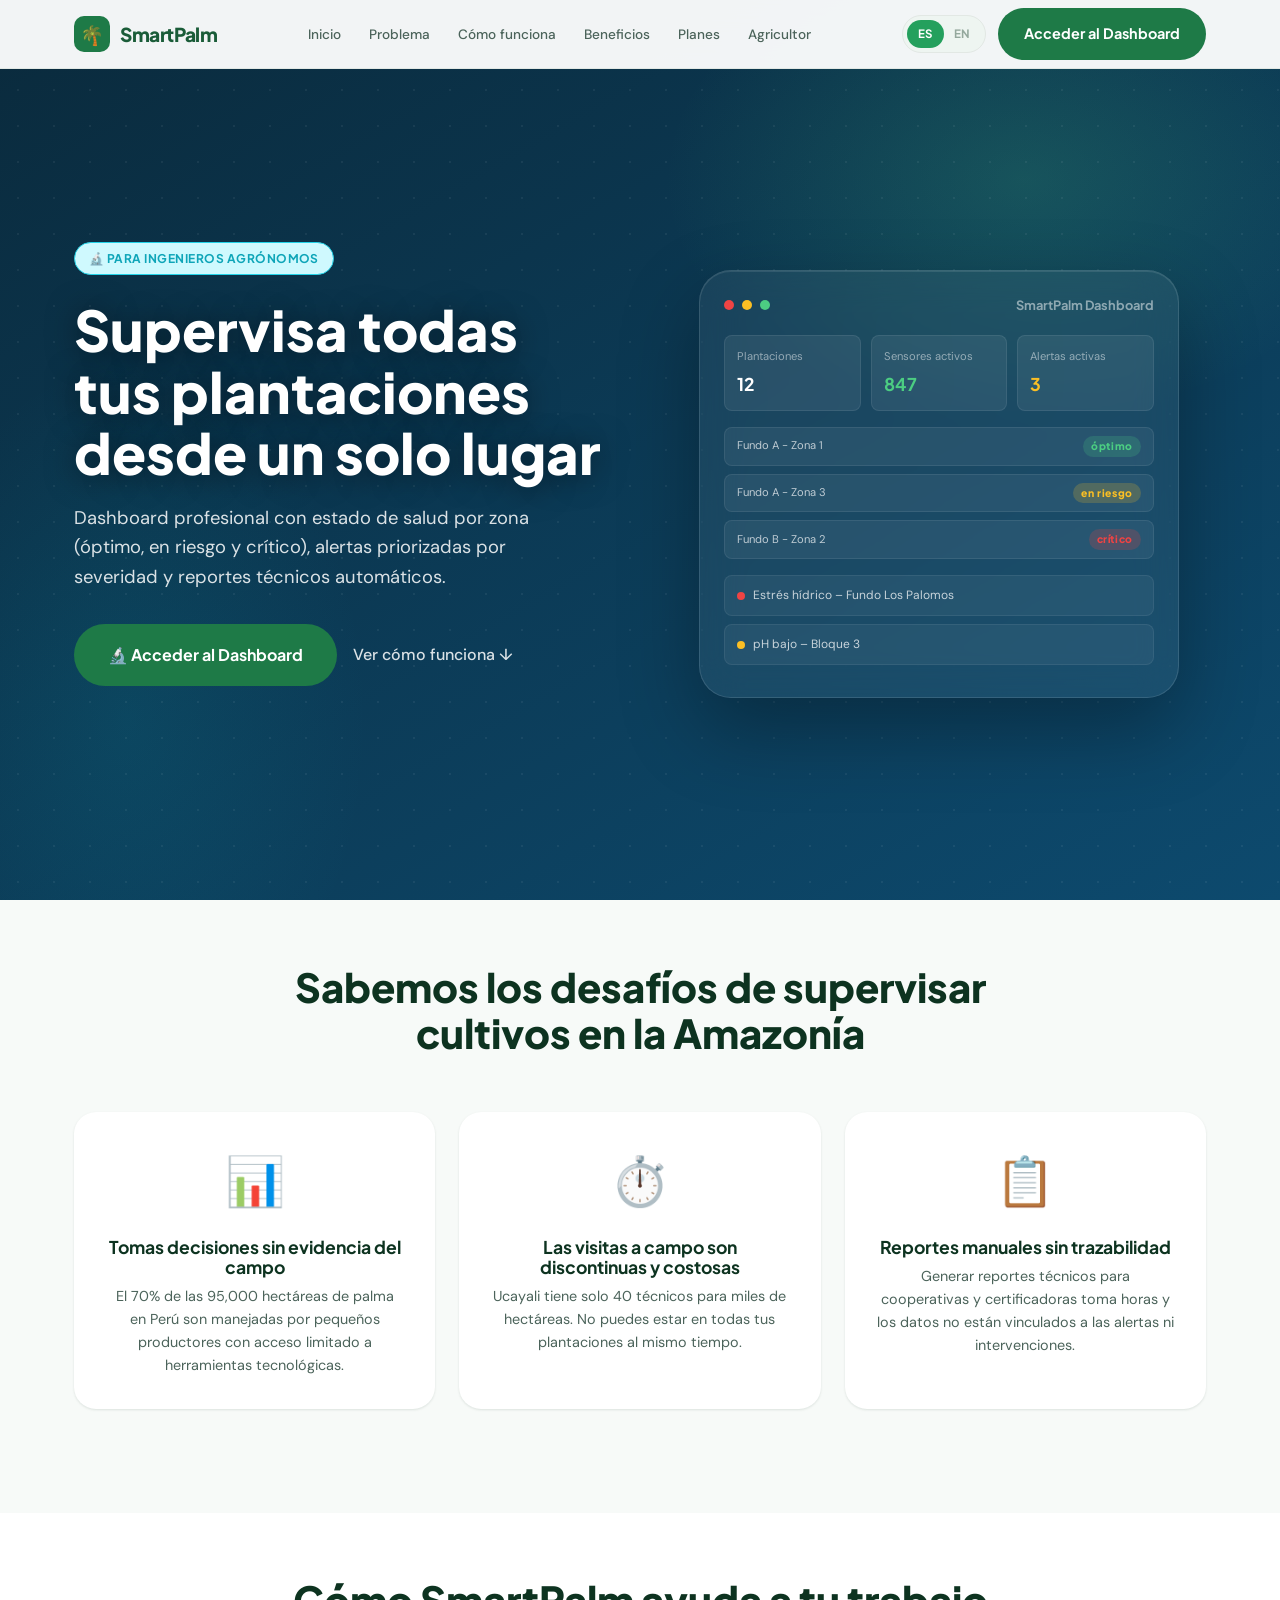
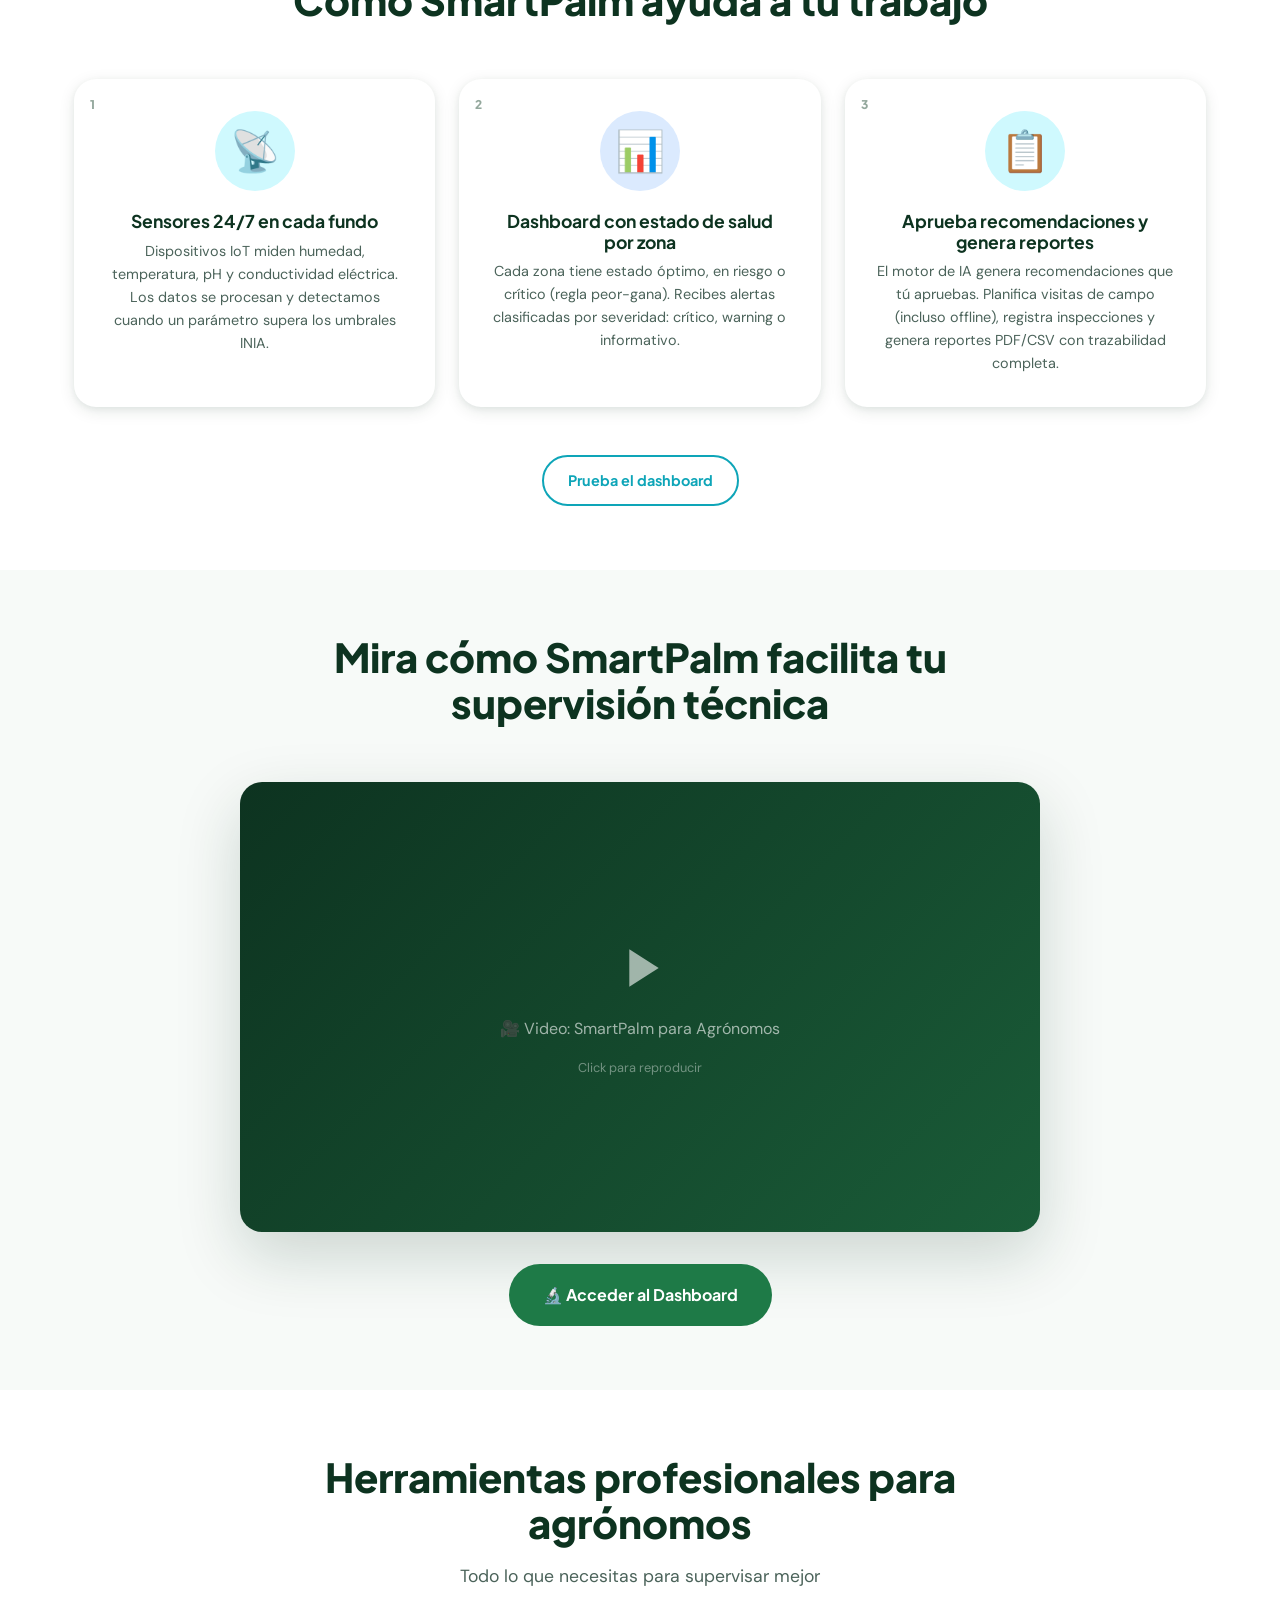
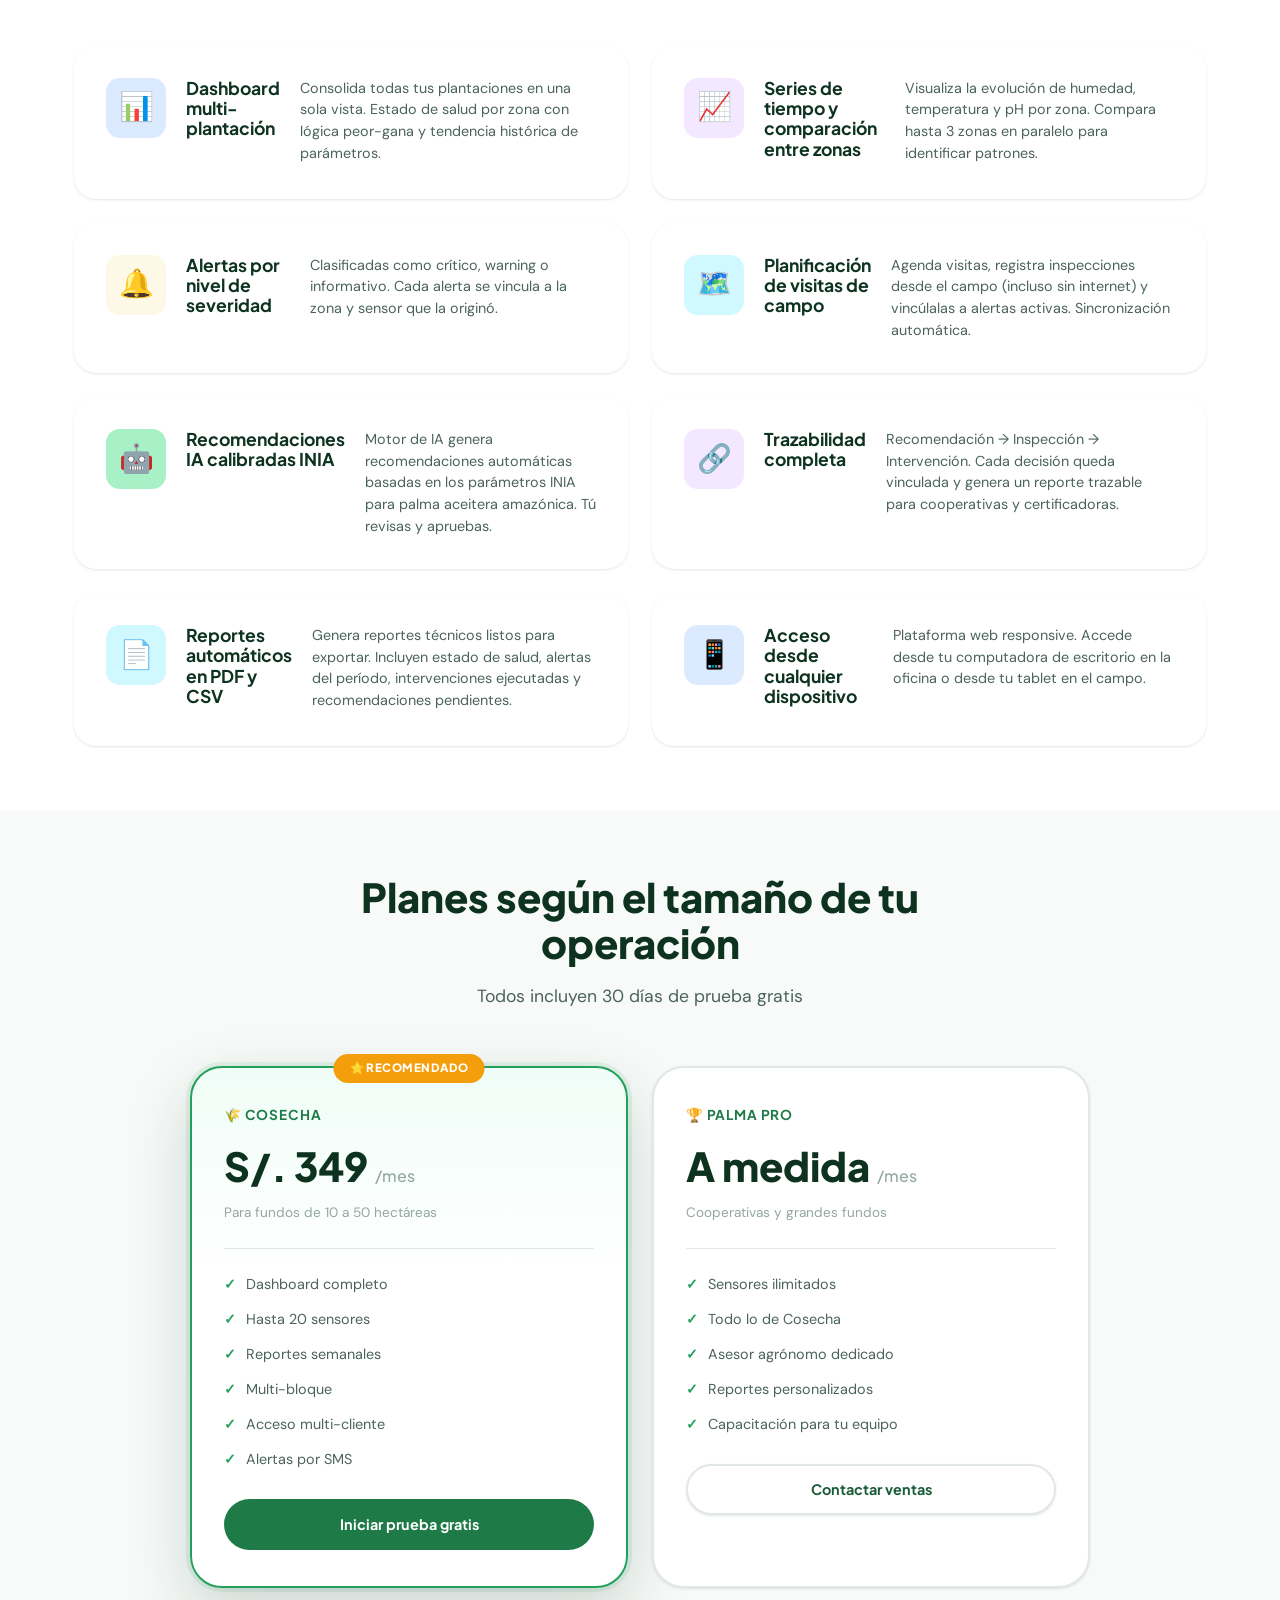
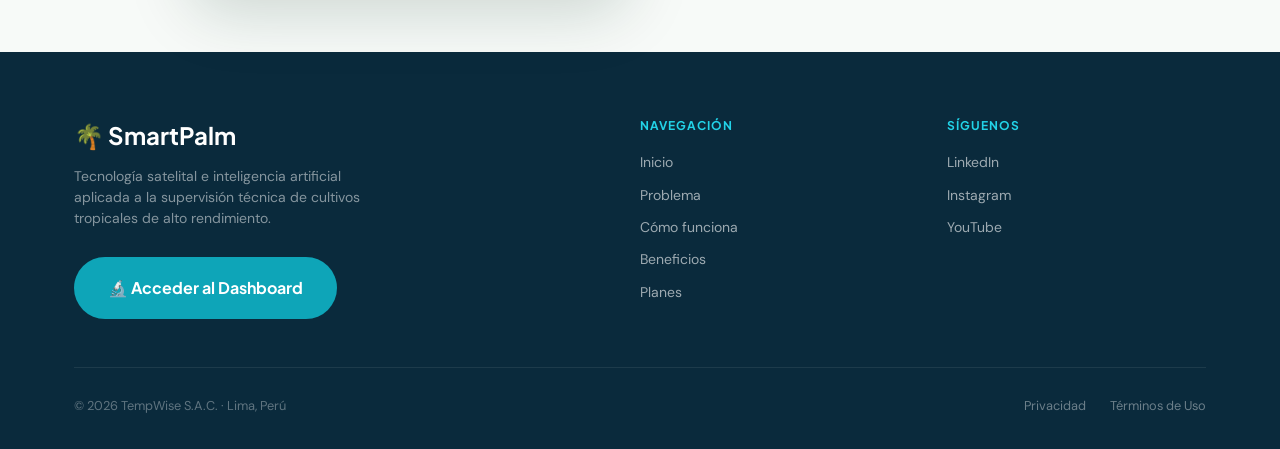
==== agronomo.html @ a843b1bd "fix: fix language switching in navigation" ====
<!DOCTYPE html>
<html lang="es" data-lang="es">
<head>
    <meta charset="UTF-8">
    <meta name="viewport" content="width=device-width, initial-scale=1.0">
    <title>SmartPalm – Para Ingenieros Agrónomos</title>
    <meta name="description" content="Gestiona todas tus plantaciones desde un solo lugar. Dashboard profesional con datos en tiempo real, alertas priorizadas y reportes automáticos.">
    <link rel="preconnect" href="https://fonts.googleapis.com">
    <link href="https://fonts.googleapis.com/css2?family=Plus+Jakarta+Sans:wght@600;700;800&family=DM+Sans:wght@400;500&display=swap" rel="stylesheet">
    <link rel="stylesheet" href="style.css">
</head>
<body>

<!-- ============================
     HEADER
============================ -->
<header class="header" id="mainHeader">
    <div class="container">
        <nav class="nav">
            <a href="index.html" class="logo">
                <div class="logo-icon">🌴</div>
                SmartPalm
            </a>

            <span class="page-badge badge-teal" data-i18n="nav.badge.agronomist">🔬 Para Agrónomos</span>

            <ul class="nav-links">
                <li><a href="#inicio" data-i18n="nav.inicio">Inicio</a></li>
                <li><a href="#problema" data-i18n="nav.problema">Problema</a></li>
                <li><a href="#como-funciona" data-i18n="nav.como-funciona">Cómo funciona</a></li>
                <li><a href="#beneficios" data-i18n="nav.beneficios">Beneficios</a></li>
                <li><a href="#planes" data-i18n="nav.planes">Planes</a></li>
                <li><a href="index.html" data-i18n="nav.agricultor">Agricultor</a></li>
            </ul>

            <div class="nav-actions">
                <div class="lang-toggle" id="langToggle" onclick="toggleLang()">
                    <div class="lang-slider"></div>
                    <span class="lang-opt active" data-lang="es">ES</span>
                    <span class="lang-opt" data-lang="en">EN</span>
                </div>
                <a href="#" class="btn btn-primary" data-i18n="nav.cta.dashboard">Acceder al Dashboard</a>
            </div>

            <div class="nav-hamburger" onclick="openMobileNav()">
                <span></span><span></span><span></span>
            </div>
        </nav>
    </div>
</header>

<!-- ============================
     MOBILE NAV
============================ -->
<div class="mobile-nav mobile-nav-navy" id="mobileNav">
    <button class="mobile-nav-close" onclick="closeMobileNav()">×</button>
    <a href="#inicio" onclick="closeMobileNav()" data-i18n="nav.inicio">Inicio</a>
    <a href="#problema" onclick="closeMobileNav()" data-i18n="nav.problema">Problema</a>
    <a href="#como-funciona" onclick="closeMobileNav()" data-i18n="nav.como-funciona">Cómo funciona</a>
    <a href="#beneficios" onclick="closeMobileNav()" data-i18n="nav.beneficios">Beneficios</a>
    <a href="#planes" onclick="closeMobileNav()" data-i18n="nav.planes">Planes</a>
    <a href="index.html" data-i18n="nav.agricultor">Agricultor</a>
    <a href="#" class="btn btn-primary" data-i18n="nav.cta.dashboard">Acceder al Dashboard</a>
</div>

<main>
    <!-- ============================
         HERO SECTION (Navy/Teal)
    ============================ -->
    <section class="hero hero-navy" id="inicio">
        <div class="container">
            <div class="hero-inner">
                <div class="hero-content">
                    <span class="badge badge-teal" data-i18n="agroano.hero.badge">🔬 Para ingenieros agrónomos</span>
                    <h1 class="hero-title" data-i18n="agroano.hero.title">Supervisa todas tus plantaciones desde un solo lugar</h1>
                    <p class="hero-subtitle" data-i18n="agroano.hero.subtitle">Dashboard profesional con estado de salud por zona (OPTIMAL/AT_RISK/CRITICAL), alertas priorizadas por severidad y reportes técnicos automáticos.</p>

                    <div class="hero-ctas">
                        <a href="#" class="btn btn-primary btn-lg" data-i18n="agroano.hero.cta.primary">🔬 Acceder al Dashboard</a>
                        <a href="#como-funciona" class="link-light" data-i18n="agroano.hero.cta.secondary">Ver cómo funciona ↓</a>
                    </div>

                    <!--             <div class="hero-health-states">
                                  <div class="health-state health-optimal">
                                    <span class="health-dot"></span>
                                    <span data-i18n="agroano.hero.state.optimal">OPTIMAL</span>
                                  </div>
                                  <div class="health-state health-risk">
                                    <span class="health-dot"></span>
                                    <span data-i18n="agroano.hero.state.risk">AT_RISK</span>
                                  </div>
                                  <div class="health-state health-critical">
                                    <span class="health-dot"></span>
                                    <span data-i18n="agroano.hero.state.critical">CRITICAL</span>
                                  </div>
                                </div> -->
                </div>

                <div class="hero-visual">
                    <div class="dashboard-mockup">
                        <div class="mockup-header">
                            <div class="mockup-dot"></div>
                            <div class="mockup-dot"></div>
                            <div class="mockup-dot"></div>
                            <span class="mockup-title">SmartPalm Dashboard</span>
                        </div>
                        <div class="mockup-stats-row">
                            <div class="mockup-stat">
                                <div class="mockup-stat-label" data-i18n="dashboard.stat1">Plantaciones</div>
                                <div class="mockup-stat-value">12</div>
                            </div>
                            <div class="mockup-stat">
                                <div class="mockup-stat-label" data-i18n="dashboard.stat2">Sensores activos</div>
                                <div class="mockup-stat-value ok">847</div>
                            </div>
                            <div class="mockup-stat">
                                <div class="mockup-stat-label" data-i18n="dashboard.stat3">Alertas activas</div>
                                <div class="mockup-stat-value warn">3</div>
                            </div>
                        </div>
                        <div class="mockup-zones">
                            <div class="mockup-zone zone-optimal">
                                <span class="zone-name">Fundo A - Zona 1</span>
                                <span class="zone-status" data-i18n="dashboard.zone.optimal">OPTIMAL</span>
                            </div>
                            <div class="mockup-zone zone-risk">
                                <span class="zone-name">Fundo A - Zona 3</span>
                                <span class="zone-status" data-i18n="dashboard.zone.risk">AT_RISK</span>
                            </div>
                            <div class="mockup-zone zone-critical">
                                <span class="zone-name">Fundo B - Zona 2</span>
                                <span class="zone-status" data-i18n="dashboard.zone.critical">CRITICAL</span>
                            </div>
                        </div>
                        <div class="mockup-alerts">
                            <div class="mockup-alert">
                                <div class="alert-dot crit"></div>
                                <span class="alert-text" data-i18n="dashboard.alert1">Estrés hídrico – Fundo Los Palomos</span>
                            </div>
                            <div class="mockup-alert">
                                <div class="alert-dot warn"></div>
                                <span class="alert-text" data-i18n="dashboard.alert2">pH bajo – Bloque 3</span>
                            </div>
                        </div>
                    </div>
                </div>
            </div>
        </div>
    </section>

    <!-- ============================
         PROBLEM SECTION
    ============================ -->
    <section class="section section-alt" id="problema">
        <div class="container">
            <div class="section-header" data-animate>
                <h2 data-i18n="agroano.problem.title">Sabemos los desafíos de supervisar cultivos en la Amazonía</h2>
            </div>

            <div class="problem-grid" role="list">
                <article class="problem-card" role="listitem" data-animate>
                    <div class="problem-icon problem-icon-teal">📊</div>
                    <h3 data-i18n="agroano.problem.card1.title">Tomas decisiones sin evidencia del campo</h3>
                    <p data-i18n="agroano.problem.card1.desc">El 70% de las 95,000 hectáreas de palma en Perú son manejadas por pequeños productores con acceso limitado a herramientas tecnológicas.</p>
                </article>

                <article class="problem-card" role="listitem" data-animate>
                    <div class="problem-icon problem-icon-amber">⏱️</div>
                    <h3 data-i18n="agroano.problem.card2.title">Las visitas a campo son discontinuas y costosas</h3>
                    <p data-i18n="agroano.problem.card2.desc">Ucayali tiene solo 40 técnicos para miles de hectáreas. No puedes estar en todas tus plantaciones al mismo tiempo.</p>
                </article>

                <article class="problem-card" role="listitem" data-animate>
                    <div class="problem-icon problem-icon-navy">📋</div>
                    <h3 data-i18n="agroano.problem.card3.title">Reportes manuales sin trazabilidad</h3>
                    <p data-i18n="agroano.problem.card3.desc">Generar reportes técnicos para cooperativas y certificadoras toma horas y los datos no están vinculados a las alertas ni intervenciones.</p>
                </article>
            </div>
        </div>
    </section>

    <!-- ============================
         HOW IT WORKS SECTION
    ============================ -->
    <section class="section" id="como-funciona">
        <div class="container">
            <div class="section-header" data-animate>
                <h2 data-i18n="agroano.how.title">Cómo SmartPalm ayuda a tu trabajo</h2>
            </div>

            <div class="steps-grid" role="list">
                <article class="step-card" role="listitem" data-animate>
                    <div class="step-number">1</div>
                    <div class="step-icon step-icon-teal">📡</div>
                    <h3 data-i18n="agroano.how.step1.title">Sensores 24/7 en cada fundo</h3>
                    <p data-i18n="agroano.how.step1.desc">Dispositivos IoT miden humedad, temperatura, pH y conductividad eléctrica. Los datos se procesan y detectamos cuando un parámetro supera los umbrales INIA.</p>
                </article>

                <article class="step-card" role="listitem" data-animate>
                    <div class="step-number">2</div>
                    <div class="step-icon step-icon-blue">📊</div>
                    <h3 data-i18n="agroano.how.step2.title">Dashboard con estado de salud por zona</h3>
                    <p data-i18n="agroano.how.step2.desc">Cada zona tiene estado OPTIMAL, AT_RISK o CRITICAL (regla peor-gana). Recibes alertas clasificadas por severidad: CRITICAL, WARNING o INFORMATIONAL.</p>
                </article>

                <article class="step-card" role="listitem" data-animate>
                    <div class="step-number">3</div>
                    <div class="step-icon step-icon-teal">📋</div>
                    <h3 data-i18n="agroano.how.step3.title">Aprueba recomendaciones y genera reportes</h3>
                    <p data-i18n="agroano.how.step3.desc">El motor de IA genera recomendaciones que tú approves. Planifica visitas de campo (incluso offline), registra inspecciones y genera reportes PDF/CSV con trazabilidad completa.</p>
                </article>
            </div>

            <div class="steps-cta" data-animate>
                <a href="#planes" class="btn btn-secondary-teal" data-i18n="agroano.how.cta">Prueba el dashboard gratis</a>
            </div>
        </div>
    </section>

    <!-- ============================
         PRODUCT VIDEO SECTION
    ============================ -->
    <section class="section section-alt" id="video">
        <div class="container">
            <div class="section-header" data-animate>
                <h2 data-i18n="agroano.video.title">Mira cómo SmartPalm facilita tu supervisión técnica</h2>
            </div>

            <div class="video-section" data-animate>
                <div class="video-placeholder video-placeholder-lg" role="img" aria-label="Video demostrativo para agrónomos">
                    <svg viewBox="0 0 24 24" fill="white"><path d="M8 5v14l11-7L8 5z"/></svg>
                    <p>🎥 <span data-i18n="agroano.video.placeholder">Video: SmartPalm para Agrónomos</span></p>
                    <small data-i18n="video.hint">Click para reproducir</small>
                </div>
            </div>

            <div class="video-cta" data-animate>
                <a href="#" class="btn btn-primary btn-lg" data-i18n="agroano.video.cta">🔬 Acceder al Dashboard</a>
            </div>
        </div>
    </section>

    <!-- ============================
         BENEFITS SECTION
    ============================ -->
    <section class="section" id="beneficios">
        <div class="container">
            <div class="section-header" data-animate>
                <h2 data-i18n="agroano.benefits.title">Herramientas profesionales para agrónomos</h2>
                <p class="section-subtitle" data-i18n="agroano.benefits.subtitle">Todo lo que necesitas para supervisar mejor</p>
            </div>

            <div class="benefits-grid" role="list">
                <article class="benefit-card" role="listitem" data-animate>
                    <div class="benefit-icon benefit-icon-navy">📊</div>
                    <h3 data-i18n="agroano.benefits.card1.title">Dashboard multi-plantación</h3>
                    <p data-i18n="agroano.benefits.card1.desc">Consolida todas tus plantaciones en una sola vista. Estado de salud por zona con lógica peor-gana y tendencia histórica de parámetros.</p>
                </article>

                <article class="benefit-card" role="listitem" data-animate>
                    <div class="benefit-icon benefit-icon-purple">📈</div>
                    <h3 data-i18n="agroano.benefits.card2.title">Series de tiempo y comparación entre zonas</h3>
                    <p data-i18n="agroano.benefits.card2.desc">Visualiza la evolución de humedad, temperatura y pH por zona. Compara hasta 3 zonas en paralelo para identificar patrones.</p>
                </article>

                <article class="benefit-card" role="listitem" data-animate>
                    <div class="benefit-icon benefit-icon-amber">🔔</div>
                    <h3 data-i18n="agroano.benefits.card3.title">Alertas por nivel de severidad</h3>
                    <p data-i18n="agroano.benefits.card3.desc">Clasificadas como CRITICAL, WARNING o INFORMATIONAL. Cada alerta se vincula a la zona y传感器 que la originó.</p>
                </article>

                <article class="benefit-card" role="listitem" data-animate>
                    <div class="benefit-icon benefit-icon-teal">🗺️</div>
                    <h3 data-i18n="agroano.benefits.card4.title">Planificación de visitas de campo</h3>
                    <p data-i18n="agroano.benefits.card4.desc">Agenda visitas, registra inspecciones desde el campo (incluso sin internet) y vincúlalas a alertas activas. Sincronización automática.</p>
                </article>

                <article class="benefit-card" role="listitem" data-animate>
                    <div class="benefit-icon benefit-icon-green">🤖</div>
                    <h3 data-i18n="agroano.benefits.card5.title">Recomendaciones IA calibradas INIA</h3>
                    <p data-i18n="agroano.benefits.card5.desc">Motor de IA genera recomendaciones automáticas basadas en los parámetros INIA para palma aceitera amazónica. Tú revisas y approves.</p>
                </article>

                <article class="benefit-card" role="listitem" data-animate>
                    <div class="benefit-icon benefit-icon-purple">🔗</div>
                    <h3 data-i18n="agroano.benefits.card6.title">Trazabilidad completa</h3>
                    <p data-i18n="agroano.benefits.card6.desc">Recomendación → Inspección → Intervención. Cada decisión queda vinculada y genera un reporte trazable para cooperativas y certificadoras.</p>
                </article>

                <article class="benefit-card" role="listitem" data-animate>
                    <div class="benefit-icon benefit-icon-teal">📄</div>
                    <h3 data-i18n="agroano.benefits.card7.title">Reportes automáticos en PDF y CSV</h3>
                    <p data-i18n="agroano.benefits.card7.desc">Genera reportes técnicos listos para exportar. Incluyen estado de salud, alertas del período, intervenciones ejecutadas y recomendaciones pendientes.</p>
                </article>

                <article class="benefit-card" role="listitem" data-animate>
                    <div class="benefit-icon benefit-icon-navy">📱</div>
                    <h3 data-i18n="agroano.benefits.card8.title">Acceso desde cualquier dispositivo</h3>
                    <p data-i18n="agroano.benefits.card8.desc">Plataforma web responsive. Accede desde tu computadora de escritorio en la oficina o desde tu tablet en el campo.</p>
                </article>
            </div>
        </div>
    </section>

    <!-- ============================
         PRICING SECTION
    ============================ -->
    <section class="section section-alt" id="planes">
        <div class="container">
            <div class="section-header" data-animate>
                <h2 data-i18n="agroano.pricing.title">Planes según el tamaño de tu operación</h2>
                <p class="section-subtitle" data-i18n="agroano.pricing.subtitle">Todos incluyen 30 días de prueba gratis</p>
            </div>

            <div class="pricing-grid pricing-grid-center">
                <!-- Plan Cosecha (Destacado) -->
                <article class="pricing-card pricing-card-featured" data-animate>
                    <div class="popular-badge" data-i18n="agroano.pricing.plan1.badge">⭐ Recomendado</div>
                    <div class="plan-name">🌾 Cosecha</div>
                    <div class="plan-price">S/. 349 <span data-i18n="pricing.permonth">/mes</span></div>
                    <div class="plan-tag" data-i18n="agroano.pricing.plan1.tag">Para fundos de 10 a 50 hectáreas</div>
                    <div class="plan-divider"></div>
                    <ul class="plan-features" role="list">
                        <li><span class="check">✓</span> <span data-i18n="agroano.pricing.plan1.f1">Dashboard completo</span></li>
                        <li><span class="check">✓</span> <span data-i18n="agroano.pricing.plan1.f2">Hasta 20 sensores</span></li>
                        <li><span class="check">✓</span> <span data-i18n="agroano.pricing.plan1.f3">Reportes semanales</span></li>
                        <li><span class="check">✓</span> <span data-i18n="agroano.pricing.plan1.f4">Multi-bloque</span></li>
                        <li><span class="check">✓</span> <span data-i18n="agroano.pricing.plan1.f5">Acceso multi-cliente</span></li>
                        <li><span class="check">✓</span> <span data-i18n="agroano.pricing.plan1.f6">Alertas por SMS</span></li>
                    </ul>
                    <a href="#" class="btn btn-primary btn-block" data-i18n="pricing.cta.trial">Iniciar prueba gratis</a>
                </article>

                <!-- Plan Palma Pro -->
                <article class="pricing-card" data-animate>
                    <div class="plan-name">🏆 Palma Pro</div>
                    <div class="plan-price" data-i18n="agroano.pricing.plan2.price">A medida <span data-i18n="pricing.permonth">/mes</span></div>
                    <div class="plan-tag" data-i18n="agroano.pricing.plan2.tag">Cooperativas y grandes fundos</div>
                    <div class="plan-divider"></div>
                    <ul class="plan-features" role="list">
                        <li><span class="check">✓</span> <span data-i18n="agroano.pricing.plan2.f1">Sensores ilimitados</span></li>
                        <li><span class="check">✓</span> <span data-i18n="agroano.pricing.plan2.f2">Todo lo de Cosecha</span></li>
                        <li><span class="check">✓</span> <span data-i18n="agroano.pricing.plan2.f3">Asesor agrónomo dedicado</span></li>
                        <li><span class="check">✓</span> <span data-i18n="agroano.pricing.plan2.f4">Reportes personalizados</span></li>
                        <li><span class="check">✓</span> <span data-i18n="agroano.pricing.plan2.f5">Capacitación para tu equipo</span></li>
                    </ul>
                    <a href="#" class="btn btn-secondary btn-block" data-i18n="pricing.cta.contact">Contactar ventas</a>
                </article>
            </div>
        </div>
    </section>
</main>

<!-- ============================
       FOOTER (Navy)
     ============================ -->
<footer class="footer footer-navy">
    <div class="container">
        <!-- Grid: Brand + Nav + Social -->
        <div class="footer-grid">
            <!-- Brand + CTA -->
            <div class="footer-brand">
                <div class="footer-logo">🌴 SmartPalm</div>
                <p data-i18n="footer.brand.desc">Tecnología satelital e inteligencia artificial aplicada a la supervisión técnica de cultivos tropicales.</p>
                <div class="footer-cta">
                    <a href="#" class="btn btn-teal btn-lg" data-i18n="footer.cta.button">🔬 Acceder al Dashboard</a>
                </div>
            </div>

            <!-- Navigation -->
            <div class="footer-nav">
                <h5 data-i18n="footer.nav.title">Navegación</h5>
                <nav>
                    <a href="#inicio" data-i18n="nav.inicio">Inicio</a>
                    <a href="#problema" data-i18n="nav.problema">Problema</a>
                    <a href="#como-funciona" data-i18n="nav.como-funciona">Cómo funciona</a>
                    <a href="#beneficios" data-i18n="nav.beneficios">Beneficios</a>
                    <a href="#planes" data-i18n="nav.planes">Planes</a>
                </nav>
            </div>

            <!-- Social -->
            <div class="footer-social">
                <h5 data-i18n="footer.follow">Síguenos</h5>
                <nav>
                    <a href="#" target="_blank">LinkedIn</a>
                    <a href="#" target="_blank">Instagram</a>
                    <a href="#" target="_blank">YouTube</a>
                </nav>
            </div>
        </div>

        <!-- Bottom bar -->
        <div class="footer-bottom">
            <p>© 2026 TempWise S.A.C. · Lima, Perú</p>
            <div class="footer-legal-links">
                <a href="#" data-i18n="footer.privacy">Privacidad</a>
                <a href="#" data-i18n="footer.terms">Términos</a>
            </div>
        </div>
    </div>
</footer>

<script src="app.js"></script>
</body>
</html>
---- style.css ----
/* ====================================
   SMARTPALM LANDING - STYLE.CSS
   Nueva estructura: Home, Agricultor, Agrónomo
   ==================================== */

/* ============================
   CSS CUSTOM PROPERTIES
=========================== */
:root {
  /* Greens */
  --green-900: #0d3320;
  --green-800: #1a5c38;
  --green-700: #1e7a47;
  --green-600: #24a05d;
  --green-400: #4ccd82;
  --green-200: #a8f0c6;
  --green-50:  #edfaf3;

  /* Teal */
  --teal-500:  #0ea5b8;
  --teal-400:  #22d3e8;
  --teal-100:  #cff9fe;

  /* Navy (Agrónomo) */
  --navy-900: #0a2a3c;
  --navy-700: #0d4a6e;

  /* Amber */
  --amber-500: #f59e0b;
  --amber-400: #fbbf24;

  /* Colors */
  --white:     #ffffff;
  --surface:   #f7faf8;
  --surface-2: #eef5f1;
  --gray-200:  #e2e8e4;
  --gray-400:  #94a89d;
  --gray-600:  #4b635a;
  --gray-800:  #1c2e27;

  /* Shadows */
  --shadow-sm: 0 1px 3px rgba(13,51,32,.08), 0 1px 2px rgba(13,51,32,.04);
  --shadow-md: 0 4px 16px rgba(13,51,32,.1), 0 2px 6px rgba(13,51,32,.06);
  --shadow-lg: 0 12px 40px rgba(13,51,32,.14);
  --shadow-xl: 0 24px 64px rgba(13,51,32,.18);

  /* Border Radius */
  --radius-sm: 8px;
  --radius-md: 14px;
  --radius-lg: 22px;
  --radius-xl: 32px;

  /* Typography */
  --font-display: 'Plus Jakarta Sans', sans-serif;
  --font-body: 'DM Sans', sans-serif;

  /* Transitions */
  --transition: 0.28s cubic-bezier(0.4,0,0.2,1);
}

/* ============================
   RESET & BASE
=========================== */
*, *::before, *::after { box-sizing: border-box; margin: 0; padding: 0; }

html { scroll-behavior: smooth; font-size: 16px; }

body {
  font-family: var(--font-body);
  background: var(--white);
  color: var(--gray-800);
  line-height: 1.6;
  overflow-x: hidden;
}

h1,h2,h3,h4 { font-family: var(--font-display); line-height: 1.15; }
h2 { font-size: clamp(1.75rem, 4vw, 2.5rem); font-weight: 800; color: var(--green-900); }
h3 { font-size: 1.25rem; font-weight: 700; }

p { color: var(--gray-600); }

a { text-decoration: none; color: inherit; }

img { max-width: 100%; height: auto; }

/* ============================
   UTILITIES
=========================== */
.container { max-width: 1180px; margin: 0 auto; padding: 0 24px; }
.section    { padding: 80px 0; }
.section-alt{ background: var(--surface); }

.section-header { text-align: center; max-width: 700px; margin: 0 auto 56px; }
.section-header h2 { margin-bottom: 16px; }
.section-subtitle { font-size: 1.1rem; color: var(--gray-600); }

.badge {
  display: inline-flex; align-items: center; gap: 6px;
  font-family: var(--font-display); font-size: .75rem; font-weight: 700;
  letter-spacing: .04em; text-transform: uppercase;
  padding: 6px 14px; border-radius: 100px;
  background: var(--green-50); color: var(--green-700);
  border: 1px solid var(--green-200);
}

.badge-teal { background: var(--teal-100); color: var(--teal-500); border-color: var(--teal-400); }

/* Animations */
[data-animate] { opacity: 0; transform: translateY(28px); transition: opacity .6s ease, transform .6s ease; }
[data-animate].visible { opacity: 1; transform: translateY(0); }

/* ============================
   BUTTONS
=========================== */
.btn {
  display: inline-flex; align-items: center; justify-content: center; gap: 8px;
  font-family: var(--font-display); font-weight: 700; font-size: .9rem;
  padding: 12px 24px; border-radius: 100px; border: 2px solid transparent;
  cursor: pointer; transition: transform var(--transition), box-shadow var(--transition), background var(--transition);
  white-space: nowrap;
}
.btn:hover  { transform: translateY(-2px); }
.btn:active { transform: translateY(0); }
.btn-block { width: 100%; }

.btn-primary { background: var(--green-700); color: var(--white); }
.btn-primary:hover { background: var(--green-800); box-shadow: 0 8px 28px rgba(30,122,71,.45); }

.btn-secondary { background: var(--white); color: var(--green-800); border-color: var(--gray-200); box-shadow: var(--shadow-sm); }
.btn-secondary:hover { border-color: var(--green-400); box-shadow: var(--shadow-md); }

.btn-amber { background: var(--amber-500); color: var(--white); box-shadow: 0 4px 20px rgba(245,158,11,.35); }
.btn-amber:hover { background: #d97706; box-shadow: 0 8px 28px rgba(245,158,11,.45); }

.btn-teal { background: var(--teal-500); color: var(--white); }
.btn-teal:hover { background: #0b8fa0; }

.btn-outline-teal { background: transparent; color: var(--teal-500); border: 2px solid var(--teal-500); }
.btn-outline-teal:hover { background: var(--teal-100); }

.btn-secondary-teal { background: var(--white); color: var(--teal-500); border-color: var(--teal-500); }
.btn-secondary-teal:hover { background: var(--teal-100); }

.btn-lg { padding: 16px 32px; font-size: 1rem; }

.link-light { color: rgba(255,255,255,.85); font-weight: 500; }
.link-light:hover { color: var(--white); text-decoration: underline; }

/* ============================
   HEADER / NAV
=========================== */
.header {
  position: fixed; top: 0; left: 0; right: 0; z-index: 1000;
  background: rgba(255,255,255,.95);
  backdrop-filter: blur(16px);
  border-bottom: 1px solid var(--gray-200);
  transition: box-shadow var(--transition);
}
.header.scrolled { box-shadow: var(--shadow-md); }

.nav {
  display: flex; align-items: center; justify-content: space-between;
  height: 68px;
}

.logo {
  display: flex; align-items: center; gap: 10px;
  font-family: var(--font-display); font-weight: 800; font-size: 1.2rem;
  color: var(--green-800); letter-spacing: -.02em;
}
.logo-icon {
  width: 36px; height: 36px; background: var(--green-700);
  border-radius: 10px; display: flex; align-items: center; justify-content: center;
  font-size: 1.2rem;
}

.nav-links { display: flex; align-items: center; gap: 4px; list-style: none; }
.nav-links a {
  font-size: .85rem; font-weight: 500; padding: 8px 12px; border-radius: 8px;
  color: var(--gray-600); transition: color var(--transition), background var(--transition);
}
.nav-links a:hover { color: var(--green-800); background: var(--green-50); }

.nav-actions { display: flex; align-items: center; gap: 12px; }

.back-link { font-size: .85rem; color: var(--gray-600); }
.back-link:hover { color: var(--green-700); }

.page-badge {
  font-size: .7rem; padding: 4px 10px; border-radius: 100px;
  display: none; /* Mostrar en móvil si es necesario */
}
.badge-green { background: var(--green-50); color: var(--green-700); border: 1px solid var(--green-200); }

.lang-toggle {
  display: flex; align-items: center;
  background: var(--surface-2);
  border: 1px solid var(--gray-200);
  border-radius: 100px; padding: 4px;
  cursor: pointer;
  position: relative;
  width: 84px;
  overflow: hidden;
}

.lang-slider {
  position: absolute;
  top: 4px; left: 4px;
  width: calc(50% - 4px);
  height: calc(100% - 8px);
  background: var(--green-600);
  border-radius: 100px;
  transition: transform 0.25s cubic-bezier(0.4,0,0.2,1);
  z-index: 0;
}

.lang-toggle.lang-en .lang-slider { transform: translateX(100%); }

.lang-opt {
  position: relative; z-index: 1;
  flex: 1;
  font-family: var(--font-display);
  font-size: .72rem; font-weight: 700;
  text-align: center;
  padding: 5px 0;
  border-radius: 100px;
  transition: color 0.25s ease;
  color: var(--gray-400);
  border: none;
  background: transparent;
  cursor: pointer;
  letter-spacing: .04em;
}

.lang-opt.active { color: var(--white); }
.lang-toggle:hover { border-color: var(--green-400); }

.nav-hamburger { display: none; flex-direction: column; gap: 5px; cursor: pointer; padding: 8px; }
.nav-hamburger span { display: block; width: 22px; height: 2px; background: var(--gray-800); border-radius: 2px; }

/* Mobile Nav */
.mobile-nav {
  display: none; position: fixed; inset: 0; z-index: 2000;
  background: rgba(13,51,32,.97); flex-direction: column;
  align-items: center; justify-content: center; gap: 24px;
}
.mobile-nav.open { display: flex; }
.mobile-nav-navy { background: rgba(10,42,60,.97); }
.mobile-nav a {
  font-family: var(--font-display); font-size: 1.25rem; font-weight: 700;
  color: var(--white); transition: color var(--transition);
}
.mobile-nav a:hover { color: var(--green-400); }
.mobile-nav-close {
  position: absolute; top: 24px; right: 24px;
  font-size: 2rem; color: var(--white); cursor: pointer; background: none; border: none;
}

/* ============================
   HERO SECTIONS
=========================== */
.hero {
  min-height: 100vh;
  background: linear-gradient(150deg, var(--green-900) 0%, var(--green-800) 50%, var(--green-700) 100%);
  display: flex; align-items: center;
  position: relative; overflow: hidden; padding-top: 68px;
}

.hero-navy {
  background: linear-gradient(150deg, var(--navy-900) 0%, var(--navy-700) 100%);
}

.hero::before {
  content: ''; position: absolute; inset: 0;
  background: radial-gradient(ellipse 600px 400px at 80% 20%, rgba(76,205,130,.18) 0%, transparent 60%),
  radial-gradient(ellipse 400px 600px at 10% 80%, rgba(14,165,184,.12) 0%, transparent 60%);
  pointer-events: none;
}

.hero::after {
  content: ''; position: absolute; inset: 0;
  background-image: radial-gradient(circle, rgba(255,255,255,.06) 1px, transparent 1px);
  background-size: 36px 36px; pointer-events: none;
}

.hero-inner {
  display: grid; grid-template-columns: 1fr 1fr; gap: 64px;
  align-items: center; position: relative; z-index: 1; padding: 80px 0;
}

.hero-content { position: relative; }
.hero-content .badge { margin-bottom: 24px; }

.hero-title {
  font-size: clamp(2.25rem, 5vw, 3.5rem); font-weight: 800;
  color: #ffffff; line-height: 1.1; margin-bottom: 20px;
  text-shadow: 0 2px 30px rgba(0,0,0,.5);
}

.hero-navy .hero-title {
  color: #ffffff;
  text-shadow: 0 2px 30px rgba(0,0,0,.5);
}

.hero-subtitle {
  font-size: 1.15rem; color: rgba(255,255,255,.9); margin-bottom: 32px;
  max-width: 520px;
}

.hero-navy .hero-subtitle {
  color: rgba(255,255,255,.85);
}

.hero-ctas { display: flex; flex-wrap: wrap; align-items: center; gap: 16px; margin-bottom: 40px; }

.float-badge {
  position: relative; display: inline-block;
  background: var(--green-400); color: var(--green-900);
  font-family: var(--font-display); font-size: .8rem; font-weight: 800;
  padding: 8px 16px; border-radius: 100px;
  box-shadow: 0 4px 16px rgba(76,205,130,.4);
}
.float-badge-teal { background: var(--teal-400); color: var(--navy-900); }

.hero-health-states {
  display: flex;
  gap: 20px;
  flex-wrap: wrap;
  margin-top: 8px;
}

.health-state {
  display: flex;
  align-items: center;
  gap: 8px;
  font-family: var(--font-display);
  font-size: .75rem;
  font-weight: 700;
  letter-spacing: .06em;
  color: rgba(255,255,255,.8);
}

.health-dot {
  width: 10px;
  height: 10px;
  border-radius: 50%;
  flex-shrink: 0;
}

.health-optimal .health-dot { background: var(--green-400); box-shadow: 0 0 8px var(--green-400); }
.health-risk .health-dot { background: var(--amber-400); box-shadow: 0 0 8px var(--amber-400); }
.health-critical .health-dot { background: #ef4444; box-shadow: 0 0 8px #ef4444; animation: pulse-critical 2s infinite; }

@keyframes pulse-critical {
  0%, 100% { opacity: 1; }
  50% { opacity: 0.5; }
}

.mockup-zones {
  display: flex;
  flex-direction: column;
  gap: 8px;
  margin-bottom: 16px;
}

.mockup-zone {
  display: flex;
  justify-content: space-between;
  align-items: center;
  background: rgba(255,255,255,.06);
  border-radius: var(--radius-sm);
  padding: 8px 12px;
  border: 1px solid rgba(255,255,255,.08);
}

.zone-name {
  font-size: .7rem;
  color: rgba(255,255,255,.7);
}

.zone-status {
  font-family: var(--font-display);
  font-size: .65rem;
  font-weight: 800;
  letter-spacing: .06em;
  padding: 2px 8px;
  border-radius: 100px;
}

.zone-optimal .zone-status { background: rgba(76,205,130,.2); color: var(--green-400); }
.zone-risk .zone-status { background: rgba(251,191,36,.2); color: var(--amber-400); }
.zone-critical .zone-status { background: rgba(239,68,68,.2); color: #ef4444; }

.hero-visual { display: flex; justify-content: center; align-items: center; }

/* Hero Image Placeholder */
.hero-image-placeholder {
  width: 100%; max-width: 500px; aspect-ratio: 4/3;
  background: rgba(255,255,255,.08); border: 2px dashed rgba(255,255,255,.2);
  border-radius: var(--radius-lg); display: flex; flex-direction: column;
  align-items: center; justify-content: center; gap: 12px;
  color: rgba(255,255,255,.5); text-align: center; padding: 24px;
}

/* Hero Image */
.hero-image {
  width: 100%; max-width: 500px;
  border-radius: var(--radius-lg);
  box-shadow: 0 24px 64px rgba(0,0,0,.3);
  object-fit: cover;
  transition: transform 0.3s ease;
}

.hero-image:hover {
  transform: scale(1.08);
}

/* Phone Mockup */
.phone-mockup { text-align: center; }
.phone-frame {
  width: 260px; height: 520px; background: #1c2e27; border-radius: 40px;
  padding: 12px; margin: 0 auto; box-shadow: 0 32px 80px rgba(0,0,0,.4);
}
.phone-screen {
  width: 100%; height: 100%; background: var(--white); border-radius: 28px;
  display: flex; flex-direction: column; padding: 20px 16px;
}
.phone-alert {
  background: linear-gradient(135deg, #fef3c7, #fde68a); border-radius: 16px;
  padding: 20px 16px; text-align: left; margin-bottom: auto;
}
.phone-alert .alert-icon { font-size: 2rem; margin-bottom: 8px; }
.phone-alert .alert-title { font-family: var(--font-display); font-weight: 700; font-size: 1rem; color: #92400e; }
.phone-alert .alert-location { font-size: .85rem; color: #b45309; margin-top: 4px; }
.phone-alert .alert-time { font-size: .75rem; color: #d97706; margin-top: 8px; }
.phone-nav { display: flex; justify-content: space-around; padding-top: 16px; border-top: 1px solid var(--gray-200); margin-top: 16px; }
.phone-nav span { font-size: 1.5rem; opacity: .4; }
.phone-label { font-size: .8rem; color: rgba(255,255,255,.5); margin-top: 16px; }

/* Dashboard Mockup */
.dashboard-mockup {
  background: rgba(255,255,255,.06); border: 1px solid rgba(255,255,255,.12);
  border-radius: var(--radius-xl); backdrop-filter: blur(20px);
  padding: 24px; width: 100%; max-width: 480px;
  box-shadow: 0 32px 80px rgba(0,0,0,.3), inset 0 1px 0 rgba(255,255,255,.1);
}
.mockup-header { display: flex; align-items: center; gap: 8px; margin-bottom: 20px; }
.mockup-dot { width: 10px; height: 10px; border-radius: 50%; }
.mockup-dot:nth-child(1) { background: #ef4444; }
.mockup-dot:nth-child(2) { background: var(--amber-400); }
.mockup-dot:nth-child(3) { background: var(--green-400); }
.mockup-title { margin-left: auto; font-family: var(--font-display); font-size: .8rem; font-weight: 700; color: rgba(255,255,255,.5); }
.mockup-stats-row { display: grid; grid-template-columns: repeat(3,1fr); gap: 10px; margin-bottom: 16px; }
.mockup-stat { background: rgba(255,255,255,.07); border-radius: var(--radius-sm); padding: 12px; border: 1px solid rgba(255,255,255,.08); }
.mockup-stat-label { font-size: .7rem; color: rgba(255,255,255,.5); margin-bottom: 4px; }
.mockup-stat-value { font-family: var(--font-display); font-size: 1.1rem; font-weight: 700; color: var(--white); }
.mockup-stat-value.ok { color: var(--green-400); }
.mockup-stat-value.warn { color: var(--amber-400); }
.mockup-stat-value.crit { color: #ef4444; }

.mockup-chart { background: rgba(255,255,255,.05); border-radius: var(--radius-sm); height: 80px; padding: 12px; display: flex; align-items: flex-end; gap: 6px; margin-bottom: 16px; border: 1px solid rgba(255,255,255,.07); }
.chart-bar { flex: 1; border-radius: 4px 4px 0 0; background: linear-gradient(180deg, var(--green-400) 0%, var(--green-700) 100%); opacity: .8; }

.mockup-alert { display: flex; align-items: center; gap: 8px; background: rgba(255,255,255,.05); border-radius: var(--radius-sm); padding: 10px 12px; margin-bottom: 8px; border: 1px solid rgba(255,255,255,.07); }
.alert-dot { width: 8px; height: 8px; border-radius: 50%; flex-shrink: 0; }
.alert-dot.info { background: var(--teal-400); }
.alert-dot.warn { background: var(--amber-400); }
.alert-dot.crit { background: #ef4444; animation: pulse-red 1.5s infinite; }
@keyframes pulse-red { 0%,100%{ opacity:1; } 50%{ opacity:.4; } }
.alert-text { font-size: .75rem; color: rgba(255,255,255,.75); }

.phone-label { color: rgba(255,255,255,.5); }

/* ============================
   PROBLEM SECTION
=========================== */
.problem-grid { display: grid; grid-template-columns: repeat(3,1fr); gap: 24px; margin-bottom: 40px; }
.problem-card {
  background: var(--white); border-radius: var(--radius-lg); padding: 32px;
  text-align: center; box-shadow: var(--shadow-sm);
  transition: transform var(--transition), box-shadow var(--transition);
}
.problem-card:hover { transform: translateY(-4px); box-shadow: var(--shadow-lg); }
.problem-icon { font-size: 3rem; margin-bottom: 16px; }
.problem-card h3 { color: var(--green-900); margin-bottom: 8px; font-size: 1.1rem; }
.problem-card p { font-size: .9rem; }

.trust-stats {
  display: flex; justify-content: center; flex-wrap: wrap; gap: 24px 40px;
  font-size: .9rem; color: var(--gray-600);
}
.trust-stats strong { color: var(--green-700); }

/* ============================
   VIDEO SECTION
=========================== */
.video-section { max-width: 800px; margin: 0 auto 32px; }
.video-placeholder {
  width: 100%; aspect-ratio: 16/9;
  background: linear-gradient(135deg, var(--green-900), var(--green-800));
  border-radius: var(--radius-lg); display: flex; flex-direction: column;
  align-items: center; justify-content: center; gap: 16px; cursor: pointer;
  transition: transform var(--transition), box-shadow var(--transition);
}
.video-placeholder:hover { transform: scale(1.02); box-shadow: var(--shadow-xl); }
.video-placeholder svg { width: 64px; height: 64px; opacity: .6; }
.video-placeholder p { color: rgba(255,255,255,.6); font-size: 1rem; text-align: center; }
.video-placeholder small { color: rgba(255,255,255,.4); font-size: .8rem; }
.video-placeholder-lg { box-shadow: var(--shadow-xl); }

.video-contact { text-align: center; color: var(--gray-600); }
.video-contact a { color: var(--green-700); font-weight: 500; }
.video-contact a:hover { text-decoration: underline; }

.video-cta { text-align: center; margin-top: 24px; }

/* ============================
   SEGMENT SELECTOR
=========================== */
.segment-selector { display: grid; grid-template-columns: 1.3fr 1fr; gap: 32px; max-width: 900px; margin: 0 auto; }

.segment-card {
  padding: 48px 40px; border-radius: var(--radius-xl);
  text-align: center; position: relative; overflow: hidden;
  transition: transform var(--transition), box-shadow var(--transition);
}

.segment-agricultor {
  background: linear-gradient(150deg, var(--green-800) 0%, var(--green-900) 100%);
  box-shadow: var(--shadow-xl);
}
.segment-agricultor:hover { transform: translateY(-4px); }

.segment-agronomo {
  background: var(--white); border: 2px solid var(--teal-500);
}
.segment-agronomo:hover { transform: translateY(-4px); box-shadow: var(--shadow-lg); }

.segment-icon { font-size: 4rem; margin-bottom: 20px; }
.segment-card h3 { font-size: 1.5rem; margin-bottom: 12px; }
.segment-agricultor h3 { color: var(--white); }
.segment-agronomo h3 { color: var(--green-900); }

.segment-card p { margin-bottom: 24px; font-size: .95rem; }
.segment-agricultor p { color: rgba(255,255,255,.8); }
.segment-agronomo p { color: var(--gray-600); }

/* ============================
   STEPS / HOW IT WORKS
=========================== */
.steps-grid { display: grid; grid-template-columns: repeat(3,1fr); gap: 24px; position: relative; }

.step-card {
  background: var(--white); border-radius: var(--radius-lg); padding: 32px;
  text-align: center; box-shadow: var(--shadow-md);
  position: relative; z-index: 1;
}

.step-number {
  position: absolute; top: 16px; left: 16px;
  font-family: var(--font-display); font-size: .75rem; font-weight: 800;
  color: var(--gray-400);
}

.step-icon { width: 80px; height: 80px; border-radius: 50%; margin: 0 auto 20px; display: flex; align-items: center; justify-content: center; font-size: 2.5rem; }
.step-icon-green { background: var(--green-50); }
.step-icon-amber { background: #fef9e7; }
.step-icon-teal { background: var(--teal-100); }
.step-icon-blue { background: #dbeafe; }

.step-card h3 { color: var(--green-900); margin-bottom: 8px; font-size: 1.1rem; }
.step-card p { font-size: .9rem; color: var(--gray-600); }

.steps-cta { text-align: center; margin-top: 48px; }

/* ============================
   HERO - AGRONOMIST NOTE
   =========================== */
.hero-agronomist-link {
  display: flex;
  flex-wrap: wrap;
  align-items: baseline;
  gap: 16px;
  margin-top: 16px;
  margin-bottom: 40px;
  font-size: 0.85rem;
  color: rgba(255, 255, 255, 0.7);
}

.agronomist-question {
  flex: 0 0 auto;
}

.agronomist-dashboard-link {
  color: rgba(255, 255, 255, 0.9);
  text-decoration: underline;
  text-underline-offset: 2px;
  transition: color 0.2s ease;
}

.agronomist-dashboard-link:hover {
  color: var(--white);
}

/* ============================
   AGRONOMIST BANNER
   =========================== */
.agronomist-banner {
  background: linear-gradient(135deg, var(--green-50) 0%, var(--teal-50) 100%);
  border-top: 1px solid var(--gray-100);
  border-bottom: 1px solid var(--gray-100);
}

.agronomist-banner-inner {
  display: flex;
  align-items: center;
  justify-content: space-between;
  gap: 32px;
  background: var(--white);
  border-radius: var(--radius-xl);
  padding: 32px 40px;
  box-shadow: var(--shadow-md);
}

.agronomist-banner-content {
  display: flex;
  align-items: center;
  gap: 20px;
  flex: 1;
}

.agronomist-banner-icon {
  font-size: 2.5rem;
  flex-shrink: 0;
}

.agronomist-banner-content h3 {
  font-size: 1.2rem;
  color: var(--green-900);
  margin-bottom: 4px;
}

.agronomist-banner-content p {
  font-size: 0.9rem;
  color: var(--gray-600);
  margin: 0;
}

/* ============================
   HOW IT WORKS - TWO COLUMN
   (Home page selector)
=========================== */
.how-both-columns {
  display: grid;
  grid-template-columns: 1fr 1fr;
  gap: 32px;
  max-width: 1000px;
  margin: 0 auto;
}

.how-column {
  background: var(--white);
  border-radius: var(--radius-xl);
  padding: 40px 36px;
  box-shadow: var(--shadow-lg);
}

.how-column-agronomist {
  background: linear-gradient(150deg, var(--green-900) 0%, var(--green-800) 100%);
  color: var(--white);
}

.how-column-header {
  display: flex;
  align-items: center;
  gap: 16px;
  margin-bottom: 32px;
  padding-bottom: 20px;
  border-bottom: 1px solid var(--gray-200);
}

.how-column-agronomist .how-column-header {
  border-bottom-color: rgba(255,255,255,.2);
}

.how-column-icon { font-size: 2.5rem; }

.how-column-header h3 {
  font-size: 1.4rem;
  color: var(--green-900);
}

.how-column-agronomist .how-column-header h3 {
  color: var(--white);
}

.how-steps {
  display: flex;
  flex-direction: column;
  gap: 24px;
  margin-bottom: 32px;
}

.how-step {
  display: flex;
  gap: 16px;
  align-items: flex-start;
}

.how-step-number {
  font-family: var(--font-display);
  font-size: 1.5rem;
  font-weight: 800;
  color: var(--green-700);
  line-height: 1;
}

.how-column-agronomist .how-step-number {
  color: var(--amber-400);
}

.how-step-icon {
  font-size: 1.75rem;
  line-height: 1;
}

.how-step-content h4 {
  font-size: 1.05rem;
  margin-bottom: 4px;
  color: var(--green-900);
}

.how-column-agronomist .how-step-content h4 {
  color: var(--white);
}

.how-step-content p {
  font-size: .9rem;
  color: var(--gray-600);
}

.how-column-agronomist .how-step-content p {
  color: rgba(255,255,255,.75);
}

/* ============================
   RESPONSIVE
=========================== */
@media (max-width: 1024px) {
  .how-both-columns {
    grid-template-columns: 1fr;
    max-width: 520px;
  }
}

@media (max-width: 768px) {
  .how-both-columns {
    gap: 24px;
  }

  .how-column {
    padding: 32px 28px;
  }

  .how-column-agronomist {
    padding: 32px 28px;
  }
}

@media (max-width: 480px) {
  .how-column {
    padding: 24px 20px;
  }

  .how-column-agronomist {
    padding: 24px 20px;
  }

  .how-column-icon {
    font-size: 2rem;
  }

  .how-step-number {
    font-size: 1.25rem;
  }
}

/* ============================
   BENEFITS SECTION
=========================== */
.benefits-grid { display: grid; grid-template-columns: repeat(2,1fr); gap: 24px; }

.benefit-card {
  background: var(--white); border-radius: var(--radius-lg); padding: 32px;
  box-shadow: var(--shadow-sm); display: flex; gap: 20px; align-items: flex-start;
  transition: transform var(--transition), box-shadow var(--transition);
}
.benefit-card:hover { transform: translateY(-4px); box-shadow: var(--shadow-lg); }

.benefit-icon { width: 60px; height: 60px; border-radius: var(--radius-md); display: flex; align-items: center; justify-content: center; font-size: 1.75rem; flex-shrink: 0; }
.benefit-icon-green { background: var(--green-200); }
.benefit-icon-amber { background: #fef9e7; }
.benefit-icon-teal { background: var(--teal-100); }
.benefit-icon-navy { background: #dbeafe; }
.benefit-icon-purple { background: #f3e8ff; }
.benefit-card h3 { color: var(--green-900); margin-bottom: 8px; font-size: 1.1rem; }
.benefit-card p { font-size: .9rem; line-height: 1.5; }

/* ============================
   TEAM SECTION
=========================== */
.team-grid {
  display: grid;
  grid-template-columns: repeat(3, 1fr);
  gap: 32px;
  margin-bottom: 40px;
}

.team-card {
  text-align: center;
  transition: transform var(--transition);
}
.team-card:hover {
  transform: translateY(-4px);
}

.team-photo {
  width: 128px;
  height: 128px;
  margin: 0 auto 16px;
  border-radius: 50%;
  overflow: hidden;
  border: 4px solid var(--white);
  box-shadow: var(--shadow-md);
  transition: border-color var(--transition);
}
.team-card:hover .team-photo {
  border-color: var(--green-500);
}

.team-photo img {
  width: 100%;
  height: 100%;
  object-fit: cover;
}

.team-name {
  font-family: var(--font-display);
  font-size: 1.1rem;
  font-weight: 700;
  color: var(--green-900);
  margin-bottom: 4px;
}

.team-role {
  font-size: .875rem;
  font-weight: 600;
  color: var(--green-600);
}

/* ============================
   PRICING SECTION
=========================== */
.pricing-grid { display: grid; grid-template-columns: repeat(2,1fr); gap: 24px; max-width: 900px; margin: 0 auto; }
.pricing-grid-center { justify-content: center; }

.pricing-card {
  background: var(--white); border: 2px solid var(--gray-200);
  border-radius: var(--radius-xl); padding: 36px 32px;
  box-shadow: var(--shadow-sm); position: relative;
  transition: transform var(--transition), box-shadow var(--transition), border-color var(--transition);
}
.pricing-card:hover { transform: translateY(-4px); box-shadow: var(--shadow-lg); }

.pricing-card-featured {
  border-color: var(--green-600);
  background: linear-gradient(180deg, #f0fdf7 0%, var(--white) 40%);
  box-shadow: var(--shadow-xl), 0 0 0 4px rgba(36,160,93,.1);
}

.popular-badge {
  position: absolute; top: -14px; left: 50%; transform: translateX(-50%);
  background: var(--amber-500); color: var(--white);
  font-family: var(--font-display); font-size: .72rem; font-weight: 800;
  letter-spacing: .04em; text-transform: uppercase;
  padding: 5px 16px; border-radius: 100px; white-space: nowrap;
}

.plan-name { font-family: var(--font-display); font-size: .85rem; font-weight: 700; letter-spacing: .06em; text-transform: uppercase; color: var(--green-700); margin-bottom: 8px; }
.plan-price { font-family: var(--font-display); font-size: 2.5rem; font-weight: 800; color: var(--green-900); margin-bottom: 4px; }
.plan-price span { font-size: 1rem; font-weight: 500; color: var(--gray-400); }
.plan-tag { font-size: .85rem; color: var(--gray-400); margin-bottom: 24px; }
.plan-divider { height: 1px; background: var(--gray-200); margin-bottom: 24px; }

.plan-features { list-style: none; display: flex; flex-direction: column; gap: 12px; margin-bottom: 28px; }
.plan-features li { display: flex; align-items: flex-start; gap: 10px; font-size: .9rem; color: var(--gray-600); }
.plan-features .check { color: var(--green-600); font-weight: 700; flex-shrink: 0; }

.plan-note {
  font-size: .8rem; color: var(--green-700); background: var(--green-50);
  padding: 8px 12px; border-radius: var(--radius-sm); margin-bottom: 16px;
  text-align: center;
}

.pricing-contact { text-align: center; margin-top: 32px; color: var(--gray-600); }
.pricing-contact a { color: var(--green-700); font-weight: 500; }
.pricing-contact a:hover { text-decoration: underline; }

/* Pricing Table */
.pricing-table-wrapper { max-width: 800px; margin: 48px auto 0; overflow-x: auto; }
.pricing-table { width: 100%; border-collapse: collapse; }
.pricing-table th, .pricing-table td { padding: 14px 16px; text-align: center; border-bottom: 1px solid var(--gray-200); }
.pricing-table th { background: var(--surface); font-family: var(--font-display); font-size: .85rem; font-weight: 700; color: var(--gray-600); text-transform: uppercase; letter-spacing: .04em; }
.pricing-table td { font-size: .9rem; color: var(--gray-600); }
.pricing-table tr:hover td { background: var(--surface); }

/* ============================
   TEAM SECTION
=========================== */
.team-grid { display: grid; grid-template-columns: repeat(3,1fr); gap: 24px; max-width: 900px; margin: 0 auto; }

.team-card {
  background: var(--white); border: 1px solid var(--gray-200);
  border-radius: var(--radius-lg); padding: 28px 24px; text-align: center;
  box-shadow: var(--shadow-sm);
  transition: transform var(--transition), box-shadow var(--transition);
}
.team-card:hover { transform: translateY(-4px); box-shadow: var(--shadow-lg); }

.team-photo {
  width: 80px; height: 80px; border-radius: 50%; margin: 0 auto 16px;
  background: linear-gradient(135deg, var(--green-700), var(--green-600));
  display: flex; align-items: center; justify-content: center;
  font-size: 2rem;
}

.team-card h4 { font-size: 1rem; color: var(--green-900); margin-bottom: 4px; }
.team-card p { font-size: .8rem; color: var(--gray-400); }

/* ============================
   FOOTER
   =========================== */
.footer {
  background: var(--green-900);
  color: rgba(255,255,255,.7);
  padding: 64px 0 32px;
}
.footer-navy { background: var(--navy-900); }

/* CTA Box */
.footer-cta-box {
  background: rgba(255,255,255,.05);
  border: 1px solid rgba(255,255,255,.1);
  border-radius: var(--radius-xl);
  padding: 40px;
  display: flex;
  flex-direction: row;
  align-items: center;
  justify-content: space-between;
  gap: 32px;
  margin-bottom: 48px;
}

.footer-cta-content { flex: 1; }

.footer-cta-title {
  font-family: var(--font-display);
  font-size: clamp(1.5rem, 3vw, 2rem);
  font-weight: 800;
  color: var(--white);
  margin-bottom: 12px;
  line-height: 1.15;
}

.footer-cta-subtitle {
  font-size: 1rem;
  color: rgba(255,255,255,.6);
  max-width: 520px;
  line-height: 1.5;
}

.footer-cta-btn {
  flex-shrink: 0;
  white-space: nowrap;
  box-shadow: 0 8px 24px rgba(14,165,184,.3);
}

/* Grid: Brand + Nav + Social */
.footer-grid {
  display: grid;
  grid-template-columns: 2fr 1fr 1fr;
  gap: 48px;
  padding-bottom: 48px;
  border-bottom: 1px solid rgba(255,255,255,.08);
}

/* Brand */
.footer-brand {
  display: flex;
  flex-direction: column;
}

.footer-logo {
  font-family: var(--font-display);
  font-size: 1.5rem;
  font-weight: 700;
  color: var(--white);
  margin-bottom: 12px;
}

.footer-brand p {
  font-size: .875rem;
  color: rgba(255,255,255,.5);
  max-width: 300px;
  margin-bottom: 16px;
  line-height: 1.5;
}

.footer-cta {
  margin-top: 12px;
}

/* Nav */
.footer-nav h5 {
  font-family: var(--font-display);
  font-size: .75rem;
  font-weight: 700;
  letter-spacing: .08em;
  text-transform: uppercase;
  color: var(--teal-400);
  margin-bottom: 16px;
}

.footer-nav nav,
.footer-social nav {
  display: flex;
  flex-direction: column;
  gap: 10px;
}

.footer-nav a,
.footer-social a {
  font-size: .875rem;
  color: rgba(255,255,255,.6);
  transition: color var(--transition);
}

.footer-nav a:hover,
.footer-social a:hover {
  color: var(--teal-400);
}

/* Social */
.footer-social h5 {
  font-family: var(--font-display);
  font-size: .75rem;
  font-weight: 700;
  letter-spacing: .08em;
  text-transform: uppercase;
  color: var(--teal-400);
  margin-bottom: 16px;
}

/* Bottom bar */
.footer-bottom {
  display: flex;
  justify-content: space-between;
  align-items: center;
  padding-top: 28px;
}

.footer-bottom p {
  font-size: .8rem;
  color: rgba(255,255,255,.35);
}

.footer-legal-links {
  display: flex;
  gap: 24px;
}

.footer-legal-links a {
  font-size: .8rem;
  color: rgba(255,255,255,.4);
  transition: color var(--transition);
}

.footer-legal-links a:hover {
  text-decoration: underline;
  color: rgba(255,255,255,.7);
}

/* ============================
   RESPONSIVE
   =========================== */
@media (max-width: 1024px) {
  .hero-inner { gap: 40px; }
  .problem-grid { grid-template-columns: 1fr; gap: 16px; }
  .steps-grid { grid-template-columns: 1fr; gap: 16px; }
  .benefits-grid { grid-template-columns: 1fr; }
  .pricing-grid { grid-template-columns: 1fr; max-width: 480px; }
  .team-grid { grid-template-columns: repeat(2,1fr); }
  .footer-grid { grid-template-columns: 1fr 1fr; gap: 32px; }
}

@media (max-width: 768px) {
  .nav-links { display: none; }
  .nav-hamburger { display: flex; }
  .page-badge { display: inline-flex; }

  .hero-inner { grid-template-columns: 1fr; text-align: center; gap: 48px; padding: 120px 0 60px; }
  .hero-content .badge { display: block; margin-bottom: 16px; }
  .hero-subtitle { margin: 0 auto 32px; }
  .hero-ctas { justify-content: center; }
  .hero-visual { display: none; }

  .segment-selector { grid-template-columns: 1fr; }
  .segment-agricultor { padding: 40px 32px; }

  .team-grid { grid-template-columns: repeat(2, 1fr); gap: 24px; }
  .team-photo { width: 100px; height: 100px; }

  .footer-cta-box { flex-direction: column; text-align: center; padding: 28px 24px; gap: 24px; }
  .footer-cta-subtitle { max-width: 100%; }
  .footer-grid { grid-template-columns: 1fr; gap: 24px; text-align: center; }
  .footer-brand p { max-width: 100%; }
  .footer-bottom { flex-direction: column; gap: 16px; text-align: center; }

  .agronomist-banner-inner { flex-direction: column; text-align: center; padding: 24px; gap: 20px; }
  .agronomist-banner-content { flex-direction: column; gap: 12px; }
}

.section { padding: 64px 0; }

/* ============================
   MODAL - CONTACTAR VENTAS
   ============================ */
.modal-overlay {
  position: fixed;
  inset: 0;
  background: rgba(13, 51, 32, 0.65);
  backdrop-filter: blur(4px);
  display: flex;
  align-items: center;
  justify-content: center;
  z-index: 9999;
  padding: 20px;
  opacity: 0;
  visibility: hidden;
  transition: opacity 0.3s ease, visibility 0.3s ease;
}

.modal-overlay.open {
  opacity: 1;
  visibility: visible;
}

.modal {
  background: var(--white);
  border-radius: var(--radius-xl);
  padding: 40px;
  max-width: 560px;
  width: 100%;
  max-height: 90vh;
  overflow-y: auto;
  position: relative;
  box-shadow: var(--shadow-xl);
  transform: translateY(20px) scale(0.97);
  transition: transform 0.3s ease;
}

.modal-overlay.open .modal {
  transform: translateY(0) scale(1);
}

.modal-close {
  position: absolute;
  top: 16px;
  right: 16px;
  background: var(--surface);
  border: none;
  border-radius: 50%;
  width: 36px;
  height: 36px;
  font-size: 1.25rem;
  cursor: pointer;
  color: var(--gray-600);
  display: flex;
  align-items: center;
  justify-content: center;
  transition: background 0.2s, color 0.2s;
}

.modal-close:hover {
  background: var(--green-200);
  color: var(--green-900);
}

.modal-header {
  text-align: center;
  margin-bottom: 28px;
}

.modal-header h3 {
  font-family: var(--font-display);
  font-size: 1.5rem;
  font-weight: 800;
  color: var(--green-900);
  margin-bottom: 8px;
}

.modal-header p {
  font-size: 0.95rem;
  color: var(--gray-600);
}

.contact-form { width: 100%; }

.form-row {
  display: grid;
  grid-template-columns: 1fr 1fr;
  gap: 16px;
}

.form-group {
  display: flex;
  flex-direction: column;
  gap: 6px;
  margin-bottom: 16px;
}

.form-group label {
  font-family: var(--font-display);
  font-size: 0.8rem;
  font-weight: 700;
  color: var(--gray-800);
  text-transform: uppercase;
  letter-spacing: 0.04em;
}

.form-group input,
.form-group select,
.form-group textarea {
  padding: 12px 14px;
  border: 1.5px solid var(--gray-200);
  border-radius: var(--radius-sm);
  font-family: var(--font-body);
  font-size: 0.95rem;
  color: var(--gray-800);
  background: var(--white);
  transition: border-color 0.2s, box-shadow 0.2s;
  width: 100%;
}

.form-group input:focus,
.form-group select:focus,
.form-group textarea:focus {
  outline: none;
  border-color: var(--green-600);
  box-shadow: 0 0 0 3px rgba(36, 160, 93, 0.12);
}

.form-group input::placeholder,
.form-group textarea::placeholder {
  color: var(--gray-400);
}

.form-group textarea {
  resize: vertical;
  min-height: 80px;
}

.form-note {
  text-align: center;
  font-size: 0.8rem;
  color: var(--gray-400);
  margin-top: 12px;
}

.modal-success {
  text-align: center;
  padding: 20px 0;
}

.success-icon {
  font-size: 3rem;
  margin-bottom: 16px;
}

.modal-success h4 {
  font-family: var(--font-display);
  font-size: 1.4rem;
  font-weight: 800;
  color: var(--green-900);
  margin-bottom: 8px;
}

.modal-success p {
  color: var(--gray-600);
  margin-bottom: 24px;
}

@media (max-width: 480px) {
  .modal { padding: 28px 20px; }
  .form-row { grid-template-columns: 1fr; gap: 0; }
}

.video-section iframe {
  width: 100%;
  border-radius: var(--radius-lg);
  border: none;
  box-shadow: var(--shadow-xl);
}
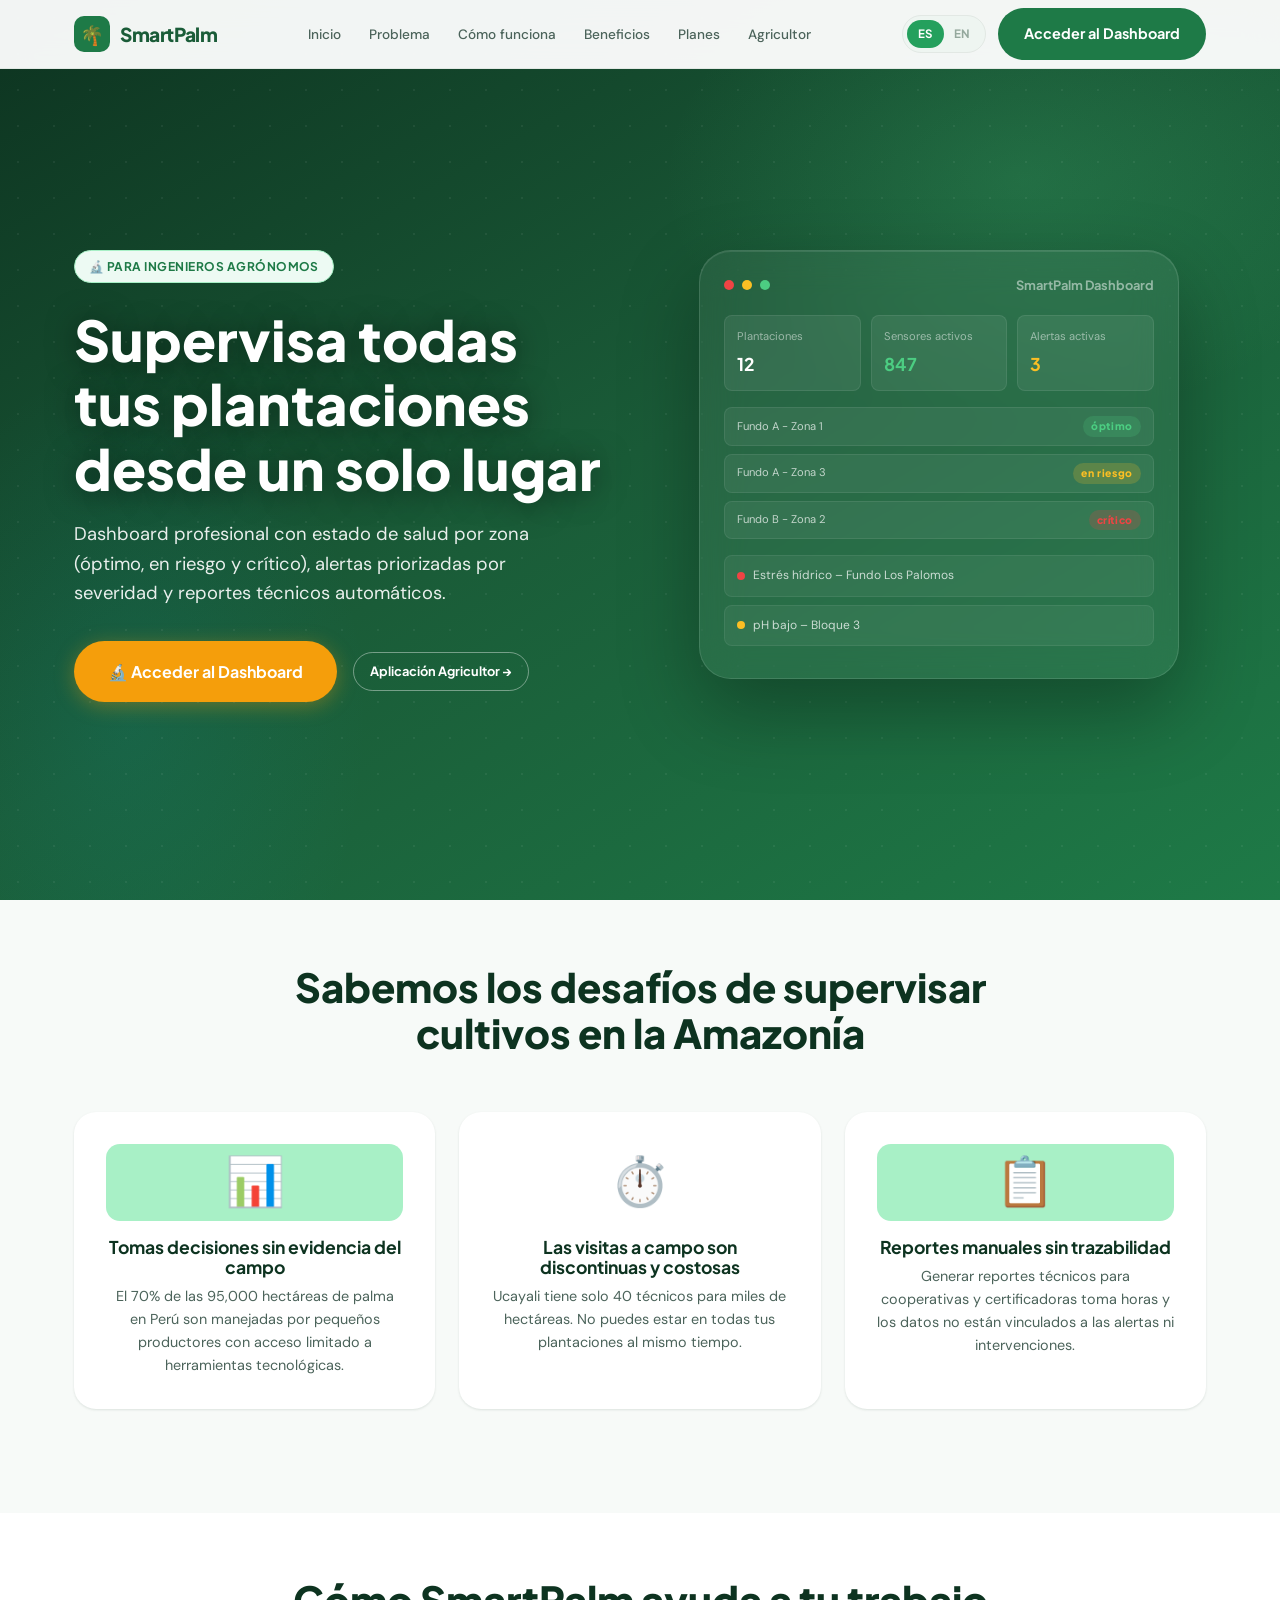
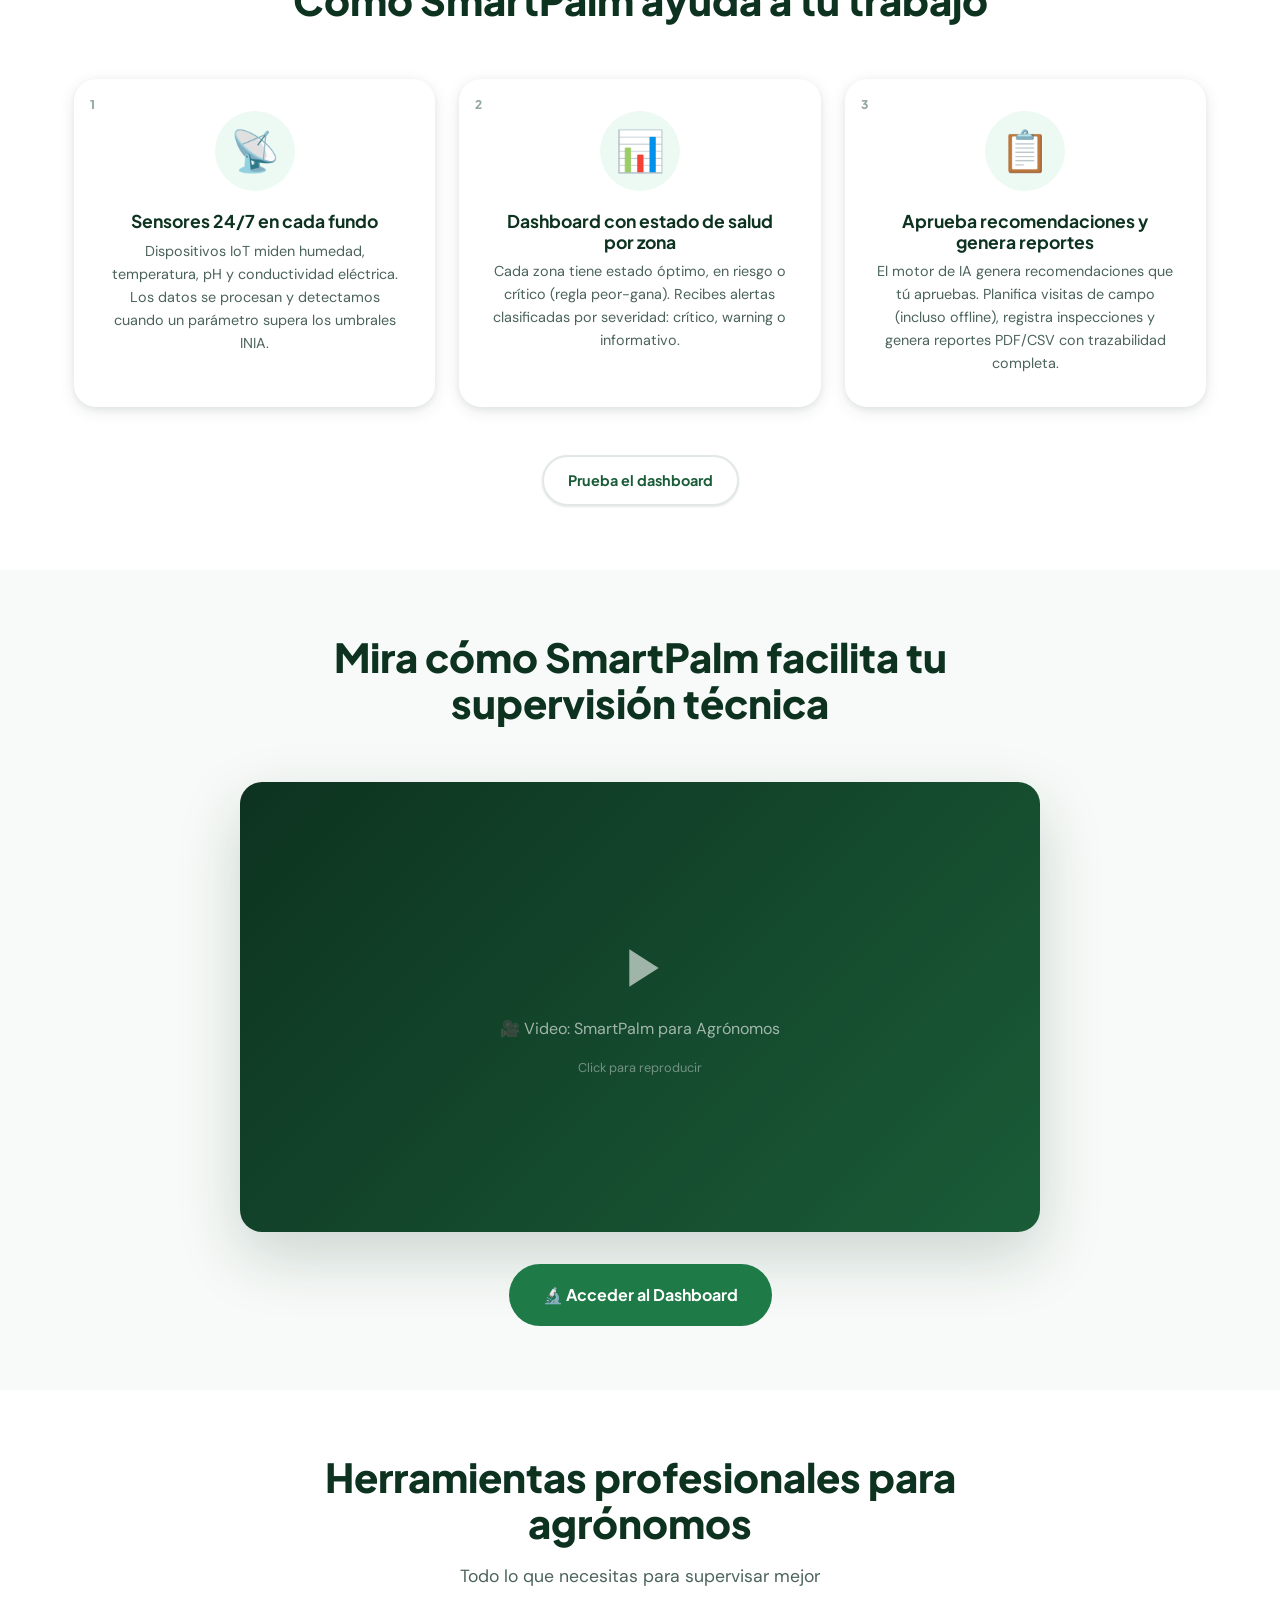
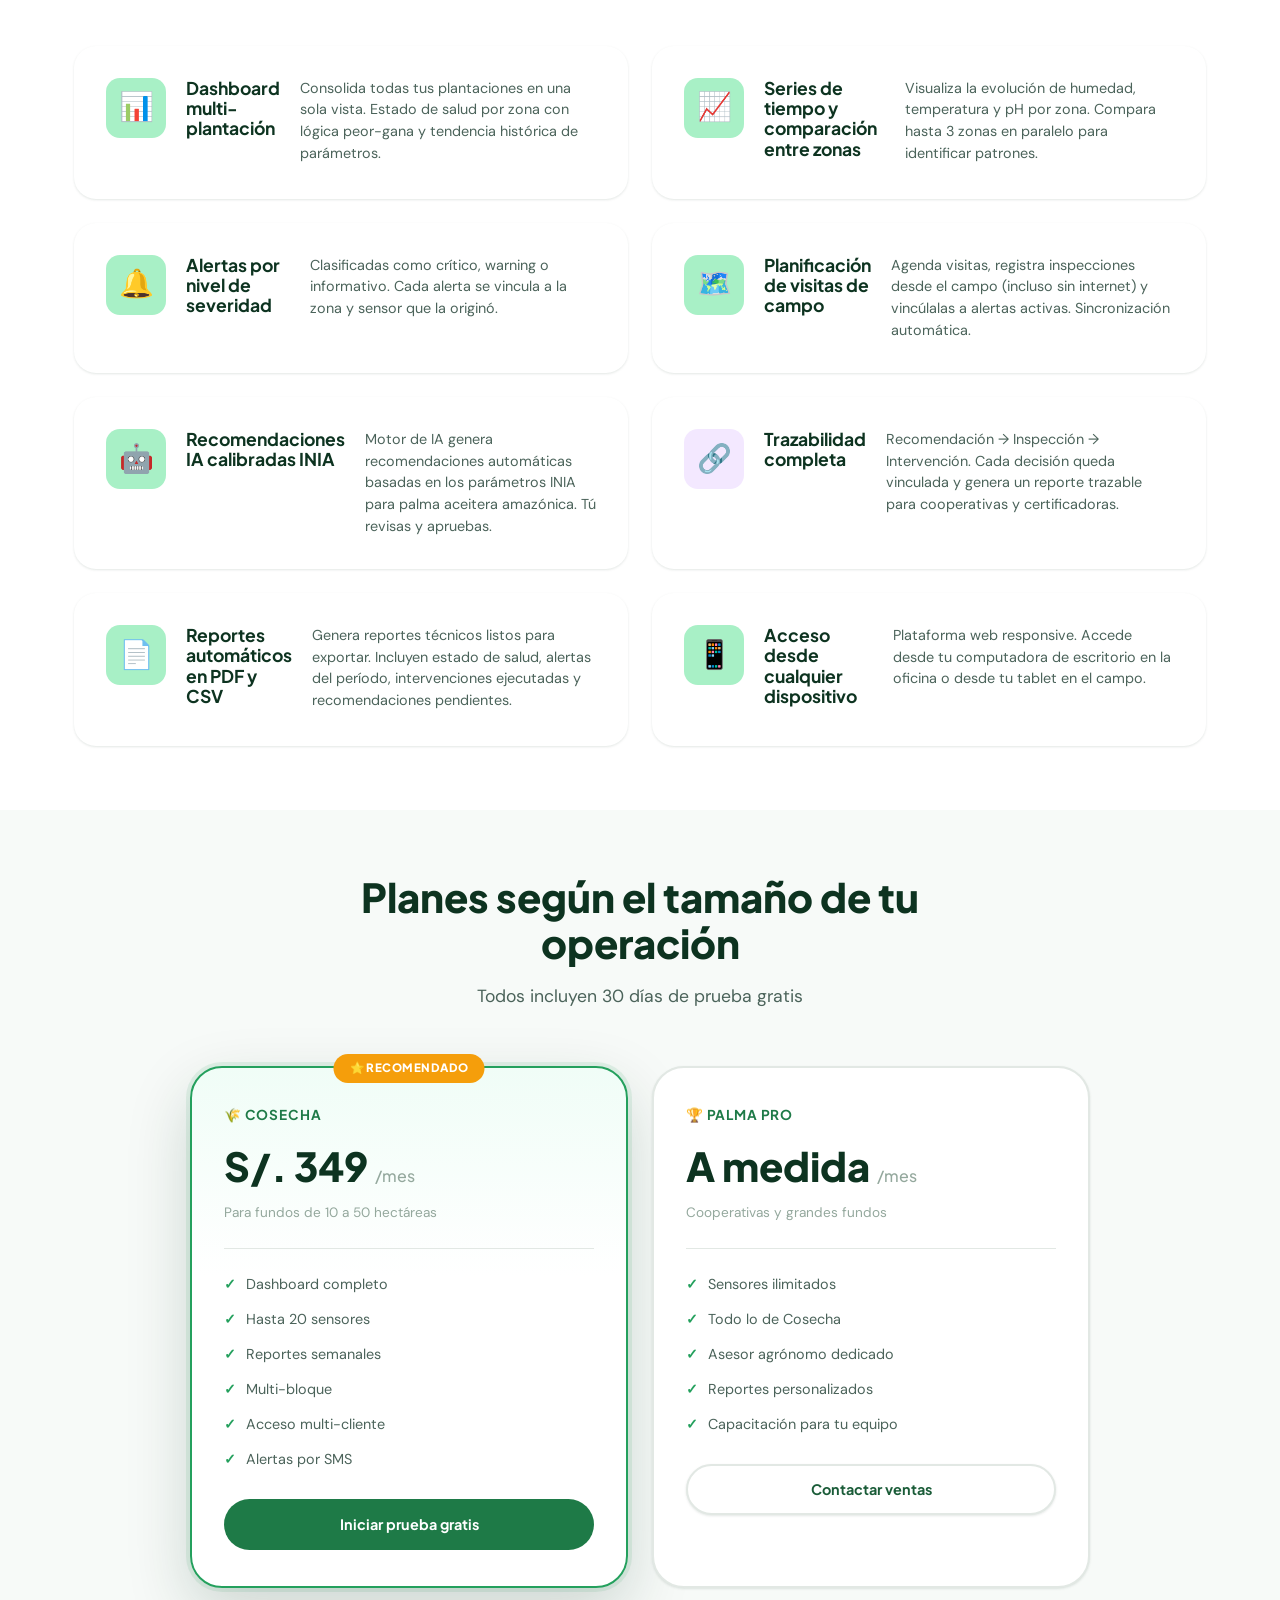
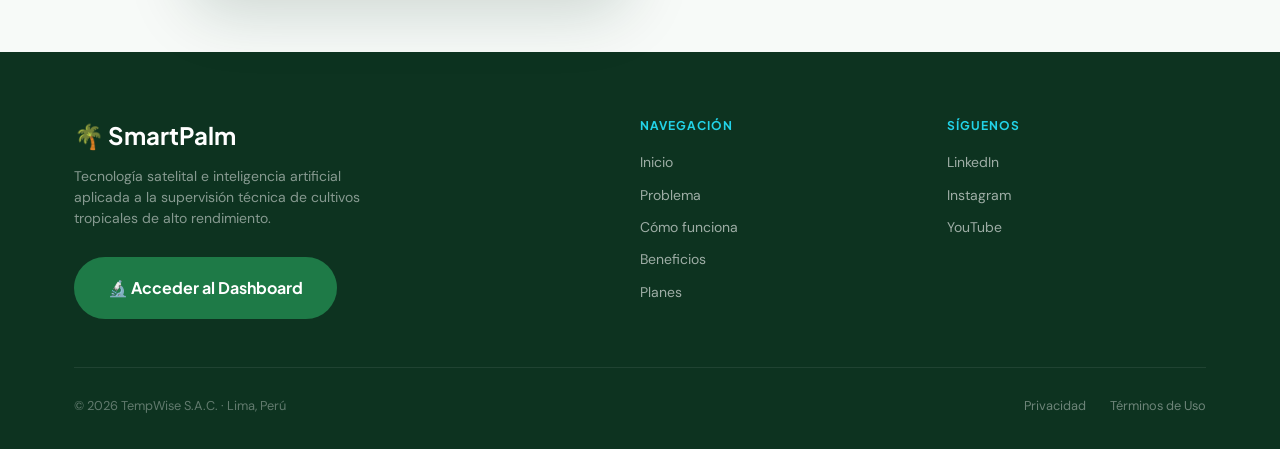
==== commit 4fb1ceb0: "feat: update terms and privacity" ====
--- a/agronomo.html
+++ b/agronomo.html
@@ -22,7 +22,7 @@
                 SmartPalm
             </a>
 
-            <span class="page-badge badge-teal" data-i18n="nav.badge.agronomist">🔬 Para Agrónomos</span>
+            <span class="page-badge badge-green" data-i18n="nav.badge.agronomist">🔬 Para Agrónomos</span>
 
             <ul class="nav-links">
                 <li><a href="#inicio" data-i18n="nav.inicio">Inicio</a></li>
@@ -52,7 +52,7 @@
 <!-- ============================
      MOBILE NAV
 ============================ -->
-<div class="mobile-nav mobile-nav-navy" id="mobileNav">
+<div class="mobile-nav" id="mobileNav">
     <button class="mobile-nav-close" onclick="closeMobileNav()">×</button>
     <a href="#inicio" onclick="closeMobileNav()" data-i18n="nav.inicio">Inicio</a>
     <a href="#problema" onclick="closeMobileNav()" data-i18n="nav.problema">Problema</a>
@@ -67,17 +67,17 @@
     <!-- ============================
          HERO SECTION (Navy/Teal)
     ============================ -->
-    <section class="hero hero-navy" id="inicio">
+    <section class="hero" id="inicio">
         <div class="container">
             <div class="hero-inner">
                 <div class="hero-content">
-                    <span class="badge badge-teal" data-i18n="agroano.hero.badge">🔬 Para ingenieros agrónomos</span>
+                    <span class="badge badge-green" data-i18n="agroano.hero.badge">🔬 Para ingenieros agrónomos</span>
                     <h1 class="hero-title" data-i18n="agroano.hero.title">Supervisa todas tus plantaciones desde un solo lugar</h1>
                     <p class="hero-subtitle" data-i18n="agroano.hero.subtitle">Dashboard profesional con estado de salud por zona (OPTIMAL/AT_RISK/CRITICAL), alertas priorizadas por severidad y reportes técnicos automáticos.</p>
 
                     <div class="hero-ctas">
-                        <a href="#" class="btn btn-primary btn-lg" data-i18n="agroano.hero.cta.primary">🔬 Acceder al Dashboard</a>
-                        <a href="#como-funciona" class="link-light" data-i18n="agroano.hero.cta.secondary">Ver cómo funciona ↓</a>
+                        <a href="#" class="btn btn-amber btn-lg" data-i18n="agroano.hero.cta.primary">🔬 Acceder al Dashboard</a>
+                        <a href="index.html" class="btn btn-sm btn-outline-white">Aplicación Agricultor  →</a>
                     </div>
 
                     <!--             <div class="hero-health-states">
@@ -159,7 +159,7 @@
 
             <div class="problem-grid" role="list">
                 <article class="problem-card" role="listitem" data-animate>
-                    <div class="problem-icon problem-icon-teal">📊</div>
+                    <div class="problem-icon problem-icon-green">📊</div>
                     <h3 data-i18n="agroano.problem.card1.title">Tomas decisiones sin evidencia del campo</h3>
                     <p data-i18n="agroano.problem.card1.desc">El 70% de las 95,000 hectáreas de palma en Perú son manejadas por pequeños productores con acceso limitado a herramientas tecnológicas.</p>
                 </article>
@@ -171,7 +171,7 @@
                 </article>
 
                 <article class="problem-card" role="listitem" data-animate>
-                    <div class="problem-icon problem-icon-navy">📋</div>
+                    <div class="problem-icon problem-icon-green">📋</div>
                     <h3 data-i18n="agroano.problem.card3.title">Reportes manuales sin trazabilidad</h3>
                     <p data-i18n="agroano.problem.card3.desc">Generar reportes técnicos para cooperativas y certificadoras toma horas y los datos no están vinculados a las alertas ni intervenciones.</p>
                 </article>
@@ -191,28 +191,28 @@
             <div class="steps-grid" role="list">
                 <article class="step-card" role="listitem" data-animate>
                     <div class="step-number">1</div>
-                    <div class="step-icon step-icon-teal">📡</div>
+                    <div class="step-icon step-icon-green">📡</div>
                     <h3 data-i18n="agroano.how.step1.title">Sensores 24/7 en cada fundo</h3>
                     <p data-i18n="agroano.how.step1.desc">Dispositivos IoT miden humedad, temperatura, pH y conductividad eléctrica. Los datos se procesan y detectamos cuando un parámetro supera los umbrales INIA.</p>
                 </article>
 
                 <article class="step-card" role="listitem" data-animate>
                     <div class="step-number">2</div>
-                    <div class="step-icon step-icon-blue">📊</div>
+                    <div class="step-icon step-icon-green">📊</div>
                     <h3 data-i18n="agroano.how.step2.title">Dashboard con estado de salud por zona</h3>
                     <p data-i18n="agroano.how.step2.desc">Cada zona tiene estado OPTIMAL, AT_RISK o CRITICAL (regla peor-gana). Recibes alertas clasificadas por severidad: CRITICAL, WARNING o INFORMATIONAL.</p>
                 </article>
 
                 <article class="step-card" role="listitem" data-animate>
                     <div class="step-number">3</div>
-                    <div class="step-icon step-icon-teal">📋</div>
+                    <div class="step-icon step-icon-green">📋</div>
                     <h3 data-i18n="agroano.how.step3.title">Aprueba recomendaciones y genera reportes</h3>
                     <p data-i18n="agroano.how.step3.desc">El motor de IA genera recomendaciones que tú approves. Planifica visitas de campo (incluso offline), registra inspecciones y genera reportes PDF/CSV con trazabilidad completa.</p>
                 </article>
             </div>
 
             <div class="steps-cta" data-animate>
-                <a href="#planes" class="btn btn-secondary-teal" data-i18n="agroano.how.cta">Prueba el dashboard gratis</a>
+                <a href="#planes" class="btn btn-secondary" data-i18n="agroano.how.cta">Prueba el dashboard gratis</a>
             </div>
         </div>
     </section>
@@ -252,25 +252,25 @@
 
             <div class="benefits-grid" role="list">
                 <article class="benefit-card" role="listitem" data-animate>
-                    <div class="benefit-icon benefit-icon-navy">📊</div>
+                    <div class="benefit-icon benefit-icon-green">📊</div>
                     <h3 data-i18n="agroano.benefits.card1.title">Dashboard multi-plantación</h3>
                     <p data-i18n="agroano.benefits.card1.desc">Consolida todas tus plantaciones en una sola vista. Estado de salud por zona con lógica peor-gana y tendencia histórica de parámetros.</p>
                 </article>
 
                 <article class="benefit-card" role="listitem" data-animate>
-                    <div class="benefit-icon benefit-icon-purple">📈</div>
+                    <div class="benefit-icon benefit-icon-green">📈</div>
                     <h3 data-i18n="agroano.benefits.card2.title">Series de tiempo y comparación entre zonas</h3>
                     <p data-i18n="agroano.benefits.card2.desc">Visualiza la evolución de humedad, temperatura y pH por zona. Compara hasta 3 zonas en paralelo para identificar patrones.</p>
                 </article>
 
                 <article class="benefit-card" role="listitem" data-animate>
-                    <div class="benefit-icon benefit-icon-amber">🔔</div>
+                    <div class="benefit-icon benefit-icon-green">🔔</div>
                     <h3 data-i18n="agroano.benefits.card3.title">Alertas por nivel de severidad</h3>
                     <p data-i18n="agroano.benefits.card3.desc">Clasificadas como CRITICAL, WARNING o INFORMATIONAL. Cada alerta se vincula a la zona y传感器 que la originó.</p>
                 </article>
 
                 <article class="benefit-card" role="listitem" data-animate>
-                    <div class="benefit-icon benefit-icon-teal">🗺️</div>
+                    <div class="benefit-icon benefit-icon-green">🗺️</div>
                     <h3 data-i18n="agroano.benefits.card4.title">Planificación de visitas de campo</h3>
                     <p data-i18n="agroano.benefits.card4.desc">Agenda visitas, registra inspecciones desde el campo (incluso sin internet) y vincúlalas a alertas activas. Sincronización automática.</p>
                 </article>
@@ -288,13 +288,13 @@
                 </article>
 
                 <article class="benefit-card" role="listitem" data-animate>
-                    <div class="benefit-icon benefit-icon-teal">📄</div>
+                    <div class="benefit-icon benefit-icon-green">📄</div>
                     <h3 data-i18n="agroano.benefits.card7.title">Reportes automáticos en PDF y CSV</h3>
                     <p data-i18n="agroano.benefits.card7.desc">Genera reportes técnicos listos para exportar. Incluyen estado de salud, alertas del período, intervenciones ejecutadas y recomendaciones pendientes.</p>
                 </article>
 
                 <article class="benefit-card" role="listitem" data-animate>
-                    <div class="benefit-icon benefit-icon-navy">📱</div>
+                    <div class="benefit-icon benefit-icon-green">📱</div>
                     <h3 data-i18n="agroano.benefits.card8.title">Acceso desde cualquier dispositivo</h3>
                     <p data-i18n="agroano.benefits.card8.desc">Plataforma web responsive. Accede desde tu computadora de escritorio en la oficina o desde tu tablet en el campo.</p>
                 </article>
@@ -354,7 +354,7 @@
 <!-- ============================
        FOOTER (Navy)
      ============================ -->
-<footer class="footer footer-navy">
+<footer class="footer">
     <div class="container">
         <!-- Grid: Brand + Nav + Social -->
         <div class="footer-grid">
@@ -363,7 +363,7 @@
                 <div class="footer-logo">🌴 SmartPalm</div>
                 <p data-i18n="footer.brand.desc">Tecnología satelital e inteligencia artificial aplicada a la supervisión técnica de cultivos tropicales.</p>
                 <div class="footer-cta">
-                    <a href="#" class="btn btn-teal btn-lg" data-i18n="footer.cta.button">🔬 Acceder al Dashboard</a>
+                    <a href="#" class="btn btn-primary btn-lg" data-i18n="footer.cta.button">🔬 Acceder al Dashboard</a>
                 </div>
             </div>
 
@@ -394,8 +394,8 @@
         <div class="footer-bottom">
             <p>© 2026 TempWise S.A.C. · Lima, Perú</p>
             <div class="footer-legal-links">
-                <a href="#" data-i18n="footer.privacy">Privacidad</a>
-                <a href="#" data-i18n="footer.terms">Términos</a>
+<a href="privacidad.html" data-i18n="footer.privacy">Privacidad</a>
+                <a href="terminos.html" data-i18n="footer.terms">Términos y Condiciones</a>
             </div>
         </div>
     </div>
--- a/style.css
+++ b/style.css
@@ -138,10 +138,15 @@
 .btn-outline-teal { background: transparent; color: var(--teal-500); border: 2px solid var(--teal-500); }
 .btn-outline-teal:hover { background: var(--teal-100); }
 
+.btn-outline-white { background: transparent; color: #ffffff; border: 1px solid rgba(255, 255, 255, 0.4); }
+.btn-outline-white:hover { background: rgba(255, 255, 255, 0.1); border-color: rgba(255, 255, 255, 0.6); }
+
 .btn-secondary-teal { background: var(--white); color: var(--teal-500); border-color: var(--teal-500); }
 .btn-secondary-teal:hover { background: var(--teal-100); }
 
 .btn-lg { padding: 16px 32px; font-size: 1rem; }
+
+.btn-sm { padding: 8px 16px; font-size: .8rem; }
 
 .link-light { color: rgba(255,255,255,.85); font-weight: 500; }
 .link-light:hover { color: var(--white); text-decoration: underline; }
@@ -285,7 +290,7 @@
 
 .hero-inner {
   display: grid; grid-template-columns: 1fr 1fr; gap: 64px;
-  align-items: center; position: relative; z-index: 1; padding: 80px 0;
+  align-items: start; position: relative; z-index: 1; padding: 80px 0;
 }
 
 .hero-content { position: relative; }
@@ -293,8 +298,26 @@
 
 .hero-title {
   font-size: clamp(2.25rem, 5vw, 3.5rem); font-weight: 800;
-  color: #ffffff; line-height: 1.1; margin-bottom: 20px;
+  color: #ffffff; line-height: 1.15; margin-bottom: 20px;
   text-shadow: 0 2px 30px rgba(0,0,0,.5);
+}
+
+.hero-trust {
+  display: flex;
+  flex-wrap: wrap;
+  gap: 12px;
+  margin-top: 24px;
+}
+
+.trust-badge {
+  font-family: var(--font-display);
+  font-size: .8rem;
+  font-weight: 600;
+  color: rgba(255,255,255,.85);
+  background: rgba(255,255,255,.1);
+  padding: 6px 14px;
+  border-radius: 100px;
+  border: 1px solid rgba(255,255,255,.15);
 }
 
 .hero-navy .hero-title {
@@ -311,7 +334,7 @@
   color: rgba(255,255,255,.85);
 }
 
-.hero-ctas { display: flex; flex-wrap: wrap; align-items: center; gap: 16px; margin-bottom: 40px; }
+.hero-ctas { display: flex; flex-wrap: wrap; align-items: center; gap: 16px; margin-bottom: 16px; }
 
 .float-badge {
   position: relative; display: inline-block;
@@ -393,6 +416,65 @@
 
 .hero-visual { display: flex; justify-content: center; align-items: center; }
 
+.hero-images {
+  display: grid;
+  grid-template-columns: 2fr 1fr;
+  grid-template-rows: 1fr 1fr;
+  grid-template-areas:
+    "palm professional"
+    "palm phone";
+  gap: 16px;
+  height: calc(100vh - 180px);
+  max-height: 550px;
+}
+
+.hero-img {
+  width: 100%;
+  height: 100%;
+  border-radius: var(--radius-lg);
+  object-fit: cover;
+  transition: transform 0.3s ease;
+}
+
+.hero-img:hover {
+  transform: scale(1.02);
+}
+
+.hero-img:nth-child(1) { grid-area: palm; }
+.hero-img:nth-child(2) { grid-area: professional; }
+.hero-img:nth-child(3) { grid-area: phone; }
+
+.hero-phone-wrapper {
+  grid-area: phone;
+  background: #1c2e27;
+  border-radius: 32px;
+  padding: 12px;
+  box-shadow: 0 24px 64px rgba(0,0,0,.4);
+  position: relative;
+  overflow: hidden;
+}
+
+.hero-phone-wrapper::before {
+  content: '';
+  position: absolute;
+  top: 0;
+  left: 50%;
+  transform: translateX(-50%);
+  width: 80px;
+  height: 24px;
+  background: #1c2e27;
+  border-radius: 0 0 16px 16px;
+  z-index: 2;
+}
+
+.hero-phone-wrapper img {
+  width: 100%;
+  height: 100%;
+  object-fit: cover;
+  border-radius: 24px;
+  display: block;
+}
+
 /* Hero Image Placeholder */
 .hero-image-placeholder {
   width: 100%; max-width: 500px; aspect-ratio: 4/3;
@@ -434,7 +516,8 @@
 .phone-alert .alert-location { font-size: .85rem; color: #b45309; margin-top: 4px; }
 .phone-alert .alert-time { font-size: .75rem; color: #d97706; margin-top: 8px; }
 .phone-nav { display: flex; justify-content: space-around; padding-top: 16px; border-top: 1px solid var(--gray-200); margin-top: 16px; }
-.phone-nav span { font-size: 1.5rem; opacity: .4; }
+.phone-nav .nav-icon { display: flex; align-items: center; justify-content: center; }
+.phone-nav .nav-icon svg { color: var(--gray-400); opacity: .5; }
 .phone-label { font-size: .8rem; color: rgba(255,255,255,.5); margin-top: 16px; }
 
 /* Dashboard Mockup */
@@ -484,6 +567,7 @@
 .problem-icon { font-size: 3rem; margin-bottom: 16px; }
 .problem-card h3 { color: var(--green-900); margin-bottom: 8px; font-size: 1.1rem; }
 .problem-card p { font-size: .9rem; }
+.problem-icon-green { background: var(--green-200); border-radius: var(--radius-md); }
 
 .trust-stats {
   display: flex; justify-content: center; flex-wrap: wrap; gap: 24px 40px;
@@ -1108,11 +1192,23 @@
   .nav-hamburger { display: flex; }
   .page-badge { display: inline-flex; }
 
-  .hero-inner { grid-template-columns: 1fr; text-align: center; gap: 48px; padding: 120px 0 60px; }
+  .hero-inner { grid-template-columns: 1fr; text-align: center; gap: 32px; padding: 100px 0 48px; }
   .hero-content .badge { display: block; margin-bottom: 16px; }
-  .hero-subtitle { margin: 0 auto 32px; }
+  .hero-subtitle { margin: 0 auto 24px; }
   .hero-ctas { justify-content: center; }
-  .hero-visual { display: none; }
+  .hero-images {
+    grid-template-columns: 1fr;
+    grid-template-areas:
+      "palm"
+      "professional"
+      "phone";
+    height: auto;
+    max-height: none;
+    gap: 12px;
+  }
+  .hero-img { border-radius: var(--radius-md); height: 200px; }
+  .hero-phone-wrapper { height: 200px; border-radius: 24px; padding: 8px; }
+  .hero-phone-wrapper::before { width: 60px; height: 18px; border-radius: 0 0 12px 12px; }
 
   .segment-selector { grid-template-columns: 1fr; }
   .segment-agricultor { padding: 40px 32px; }
@@ -1310,4 +1406,301 @@
   border-radius: var(--radius-lg);
   border: none;
   box-shadow: var(--shadow-xl);
+}
+
+/* ============================
+   LEGAL PAGE STYLES
+   ============================ */
+.legal-hero {
+  background: linear-gradient(150deg, var(--green-900) 0%, var(--green-800) 50%, var(--green-700) 100%);
+  padding: 120px 0 80px;
+  text-align: center;
+  position: relative;
+  overflow: hidden;
+}
+
+.legal-hero::before {
+  content: '';
+  position: absolute;
+  inset: 0;
+  background: radial-gradient(ellipse 600px 400px at 50% 0%, rgba(76,205,130,.15) 0%, transparent 60%);
+  pointer-events: none;
+}
+
+.legal-hero-content {
+  position: relative;
+  z-index: 1;
+  max-width: 700px;
+  margin: 0 auto;
+}
+
+.legal-badge {
+  display: inline-flex;
+  align-items: center;
+  gap: 8px;
+  background: rgba(255,255,255,.1);
+  color: rgba(255,255,255,.9);
+  font-family: var(--font-display);
+  font-size: .75rem;
+  font-weight: 700;
+  letter-spacing: .04em;
+  text-transform: uppercase;
+  padding: 8px 16px;
+  border-radius: 100px;
+  border: 1px solid rgba(255,255,255,.15);
+  margin-bottom: 24px;
+}
+
+.legal-badge svg {
+  color: var(--green-400);
+}
+
+.legal-title {
+  font-size: clamp(2rem, 5vw, 3rem);
+  font-weight: 800;
+  color: #ffffff;
+  line-height: 1.15;
+  margin-bottom: 16px;
+  text-shadow: 0 2px 30px rgba(0,0,0,.3);
+}
+
+.legal-subtitle {
+  font-size: 1rem;
+  color: rgba(255,255,255,.7);
+}
+
+/* Table of Contents */
+.toc-container {
+  background: var(--white);
+  border-radius: var(--radius-xl);
+  padding: 40px;
+  box-shadow: var(--shadow-md);
+}
+
+.toc-title {
+  font-size: 1.25rem;
+  font-weight: 800;
+  color: var(--green-900);
+  margin-bottom: 24px;
+  padding-bottom: 16px;
+  border-bottom: 2px solid var(--gray-200);
+}
+
+.toc-nav {
+  display: flex;
+  flex-direction: column;
+  gap: 8px;
+}
+
+.toc-link {
+  display: flex;
+  align-items: center;
+  gap: 16px;
+  padding: 14px 16px;
+  border-radius: var(--radius-md);
+  color: var(--gray-600);
+  font-size: .95rem;
+  transition: all var(--transition);
+}
+
+.toc-link:hover {
+  background: var(--green-50);
+  color: var(--green-800);
+}
+
+.toc-number {
+  font-family: var(--font-display);
+  font-size: .75rem;
+  font-weight: 800;
+  color: var(--teal-500);
+  background: var(--teal-100);
+  padding: 4px 10px;
+  border-radius: 100px;
+  min-width: 36px;
+  text-align: center;
+}
+
+.toc-link:hover .toc-number {
+  background: var(--teal-500);
+  color: #ffffff;
+}
+
+/* Legal Content */
+.legal-content {
+  max-width: 800px;
+  margin: 0 auto;
+}
+
+.legal-section {
+  background: var(--white);
+  border-radius: var(--radius-xl);
+  padding: 40px;
+  margin-bottom: 24px;
+  box-shadow: var(--shadow-sm);
+  transition: box-shadow var(--transition);
+}
+
+.legal-section:hover {
+  box-shadow: var(--shadow-md);
+}
+
+.legal-section-header {
+  display: flex;
+  align-items: center;
+  gap: 16px;
+  margin-bottom: 24px;
+  padding-bottom: 16px;
+  border-bottom: 1px solid var(--gray-200);
+}
+
+.legal-section-number {
+  font-family: var(--font-display);
+  font-size: .8rem;
+  font-weight: 800;
+  color: #ffffff;
+  background: var(--teal-500);
+  padding: 8px 14px;
+  border-radius: 100px;
+  flex-shrink: 0;
+}
+
+.legal-section-header h2 {
+  font-size: 1.25rem;
+  font-weight: 700;
+  color: var(--green-900);
+  margin: 0;
+  line-height: 1.3;
+}
+
+.legal-section-body p {
+  font-size: .95rem;
+  color: var(--gray-600);
+  line-height: 1.7;
+  margin-bottom: 16px;
+}
+
+.legal-section-body p:last-child {
+  margin-bottom: 0;
+}
+
+.legal-section-body p strong {
+  color: var(--gray-800);
+  font-weight: 600;
+}
+
+.legal-section-body p em {
+  color: var(--green-700);
+  font-style: normal;
+  font-weight: 500;
+}
+
+.legal-list {
+  list-style: none;
+  display: flex;
+  flex-direction: column;
+  gap: 12px;
+  margin-top: 16px;
+}
+
+.legal-list-item {
+  display: flex;
+  align-items: flex-start;
+  gap: 12px;
+}
+
+.legal-list-icon {
+  flex-shrink: 0;
+  display: flex;
+  align-items: center;
+  padding-top: 2px;
+}
+
+.legal-list-text {
+  flex: 1;
+  font-size: .95rem;
+  color: var(--gray-600);
+  line-height: 1.6;
+}
+
+.legal-list-text strong {
+  color: var(--gray-800);
+  font-weight: 600;
+}
+
+.legal-list-ordered {
+  list-style: none;
+  counter-reset: legal-counter;
+  display: flex;
+  flex-direction: column;
+  gap: 12px;
+  margin-top: 16px;
+  padding-left: 0;
+}
+
+.legal-list-ordered li {
+  display: flex;
+  align-items: flex-start;
+  gap: 16px;
+  font-size: .95rem;
+  color: var(--gray-600);
+  line-height: 1.6;
+  counter-increment: legal-counter;
+}
+
+.legal-list-ordered li::before {
+  content: counter(legal-counter);
+  font-family: var(--font-display);
+  font-size: .75rem;
+  font-weight: 800;
+  color: var(--teal-500);
+  background: var(--teal-100);
+  width: 24px;
+  height: 24px;
+  border-radius: 50%;
+  display: flex;
+  align-items: center;
+  justify-content: center;
+  flex-shrink: 0;
+}
+
+.legal-updated {
+  margin-top: 24px;
+  padding-top: 16px;
+  border-top: 1px solid var(--gray-200);
+  font-size: .85rem;
+  color: var(--gray-400);
+  text-align: right;
+}
+
+/* Responsive Legal */
+@media (max-width: 768px) {
+  .legal-hero {
+    padding: 100px 0 60px;
+  }
+
+  .toc-container {
+    padding: 24px;
+  }
+
+  .toc-link {
+    padding: 12px;
+  }
+
+  .legal-section {
+    padding: 24px;
+  }
+
+  .legal-section-header {
+    flex-direction: column;
+    align-items: flex-start;
+    gap: 12px;
+  }
+
+  .legal-section-number {
+    font-size: .7rem;
+  }
+
+  .legal-section-header h2 {
+    font-size: 1.1rem;
+  }
 }
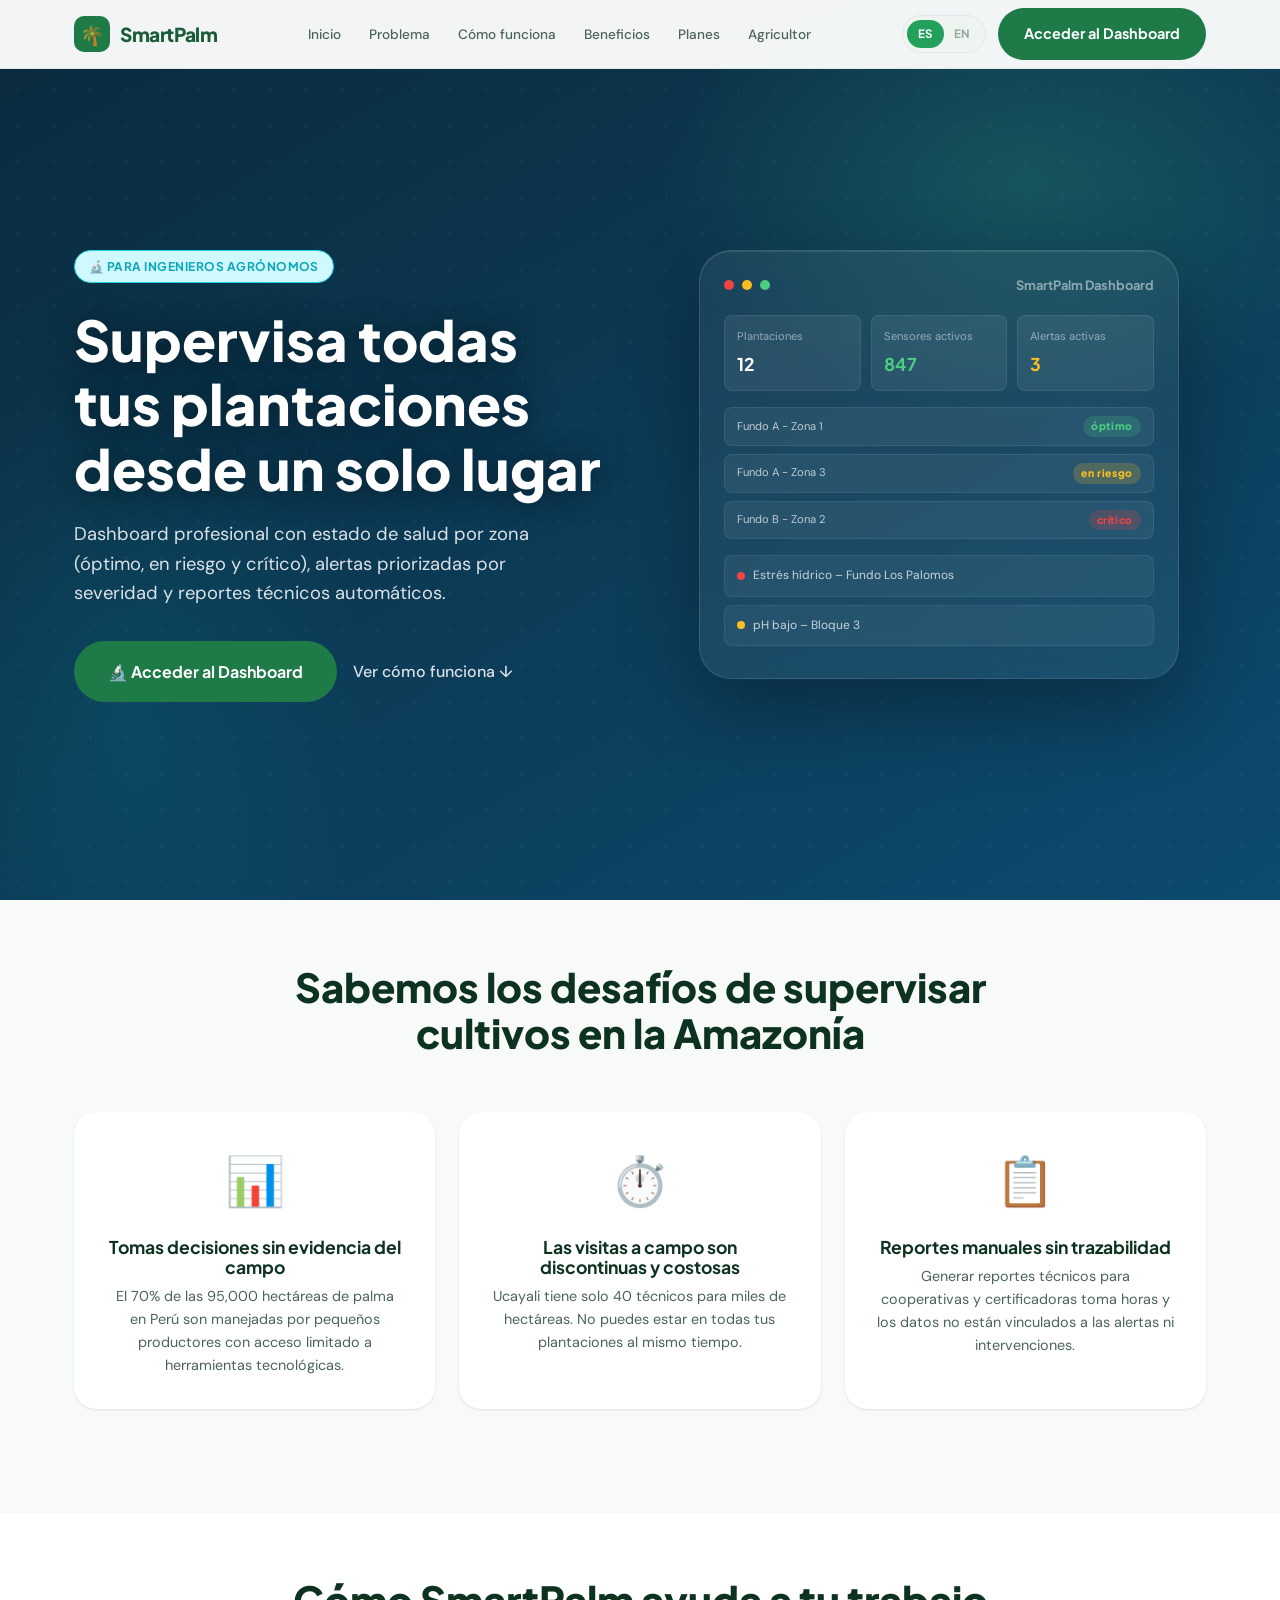
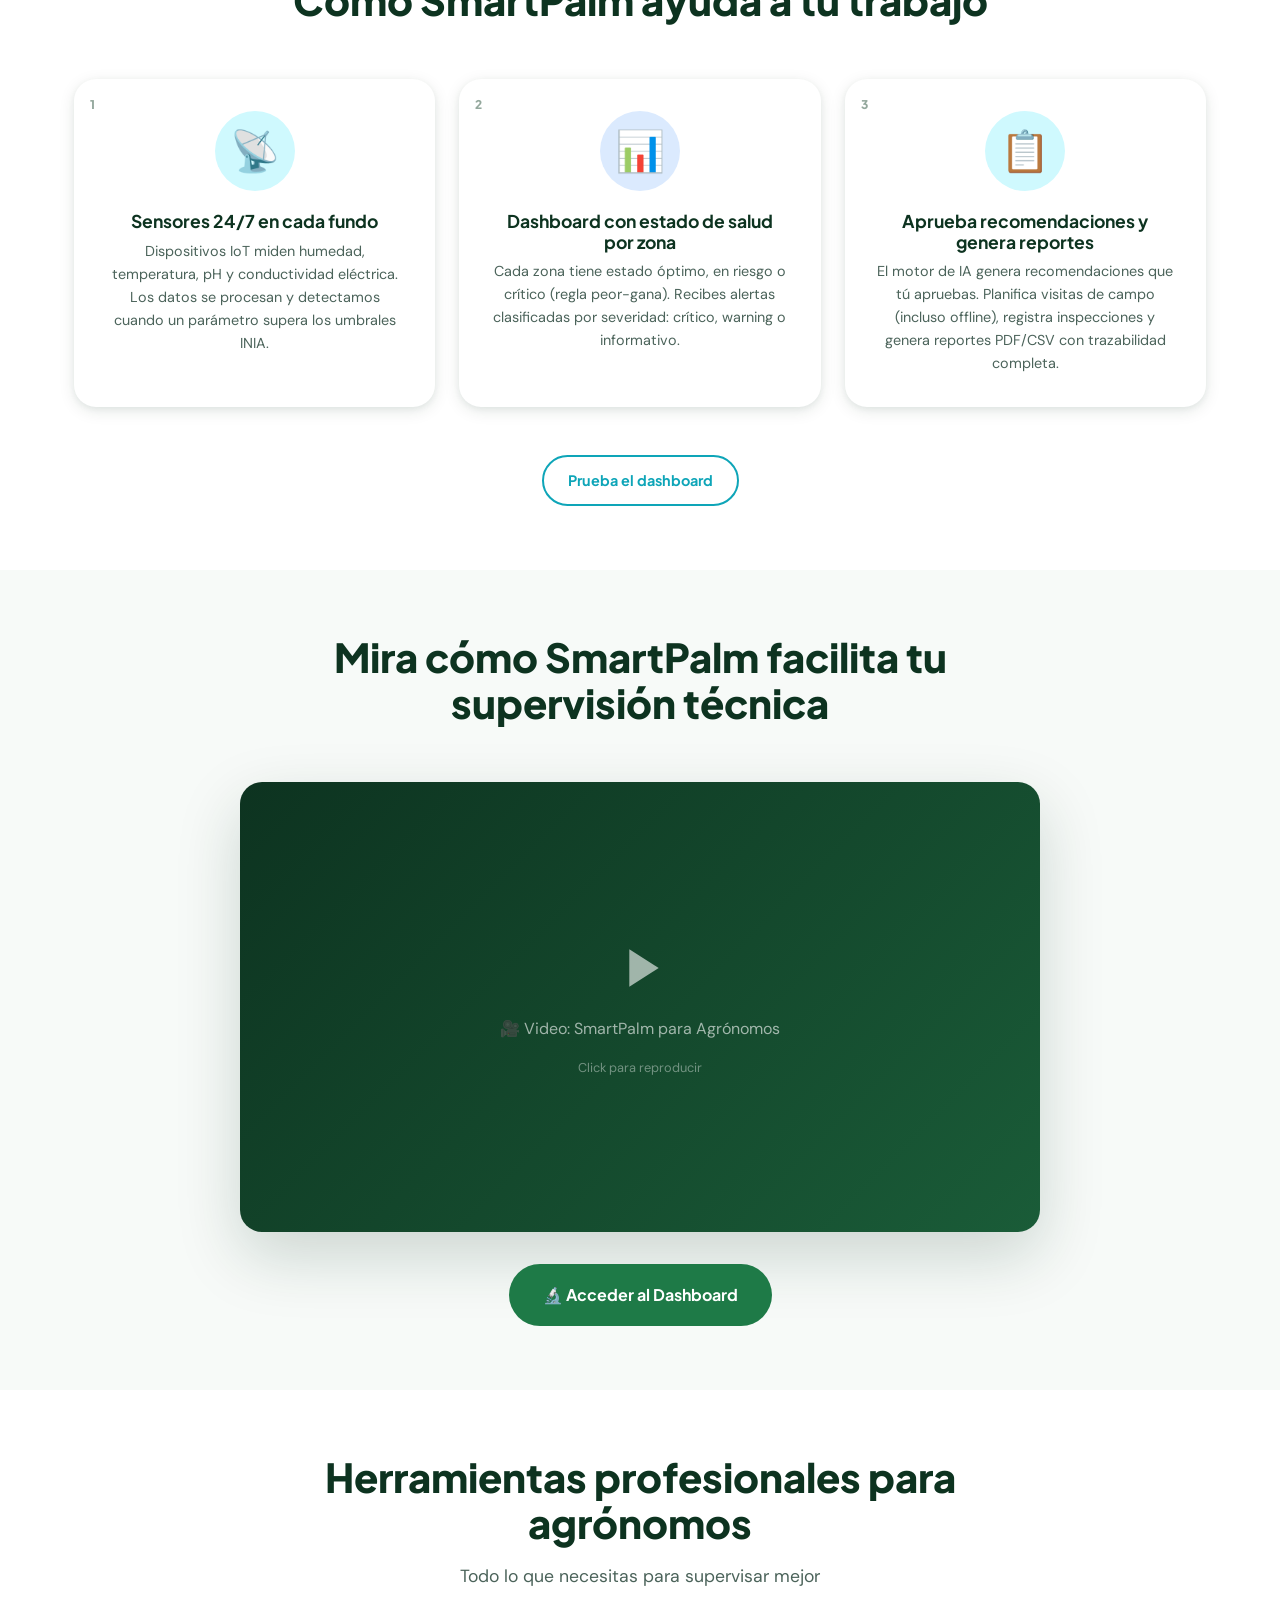
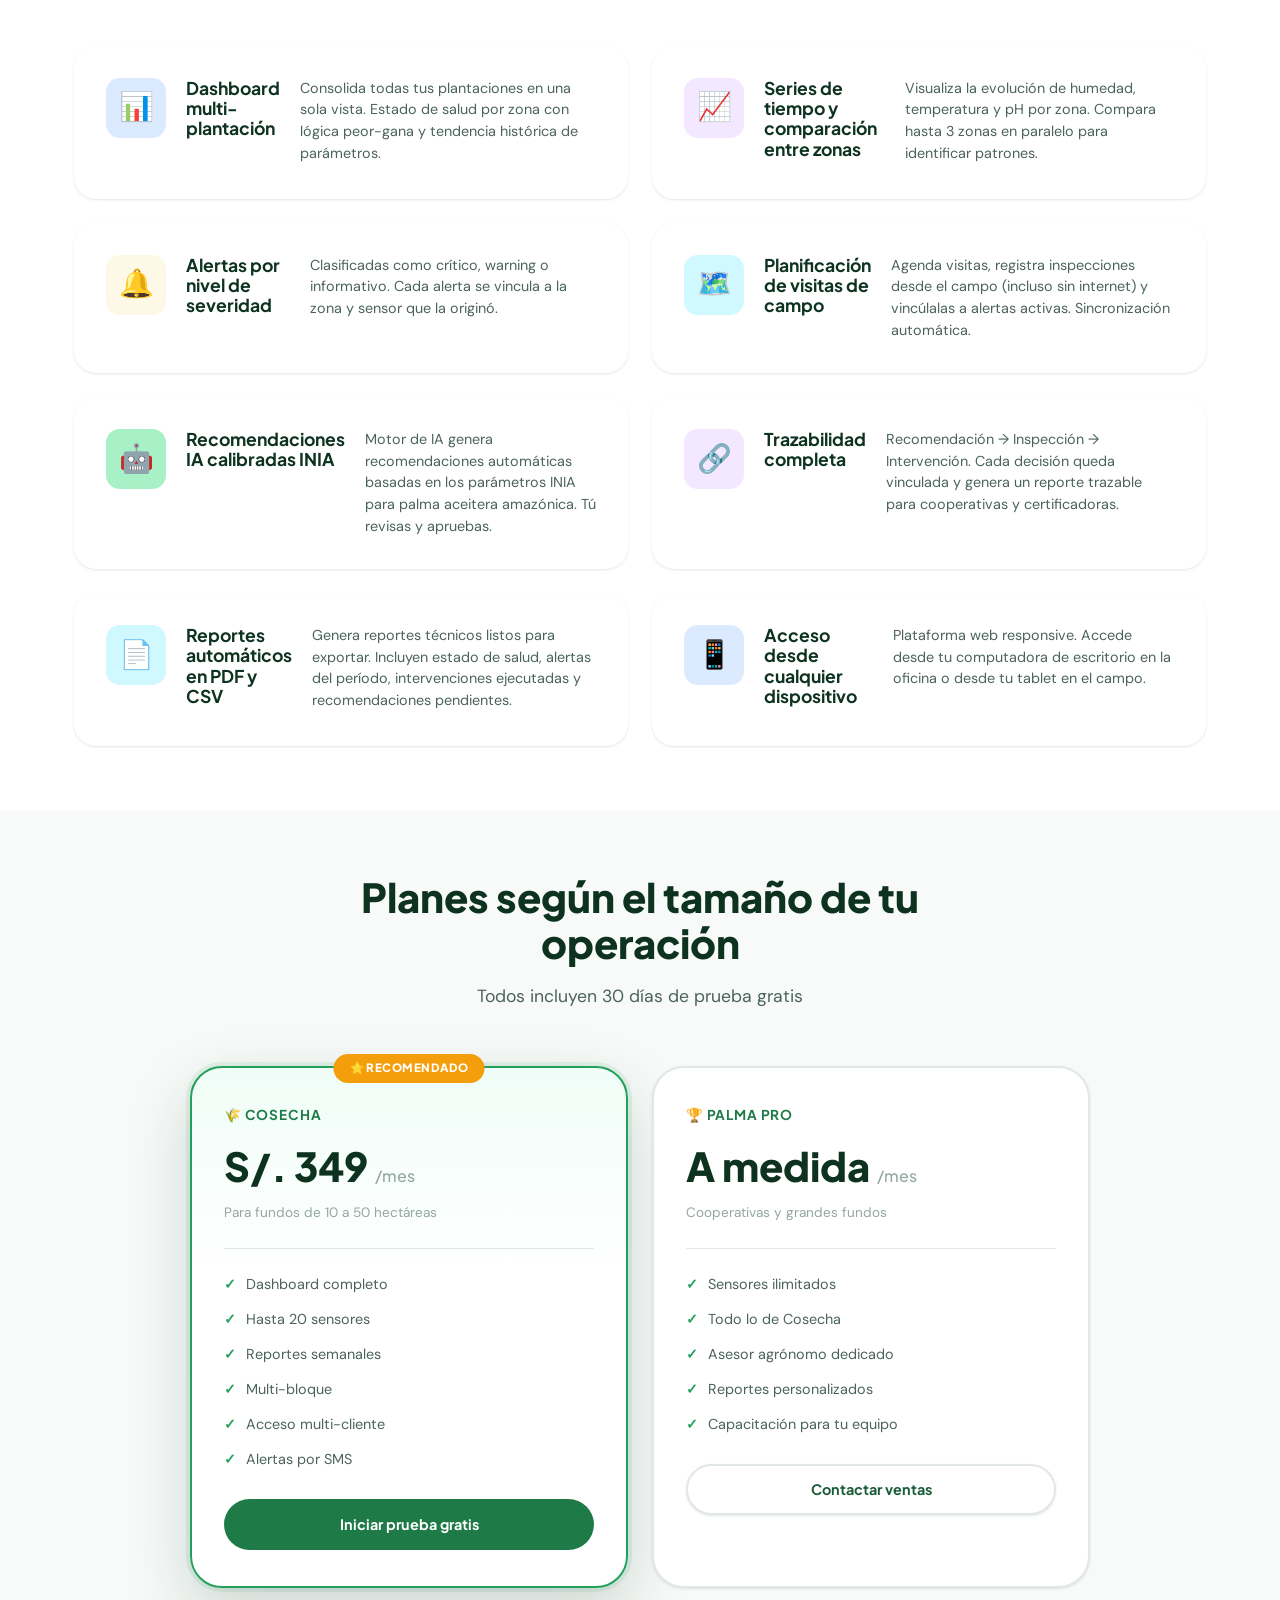
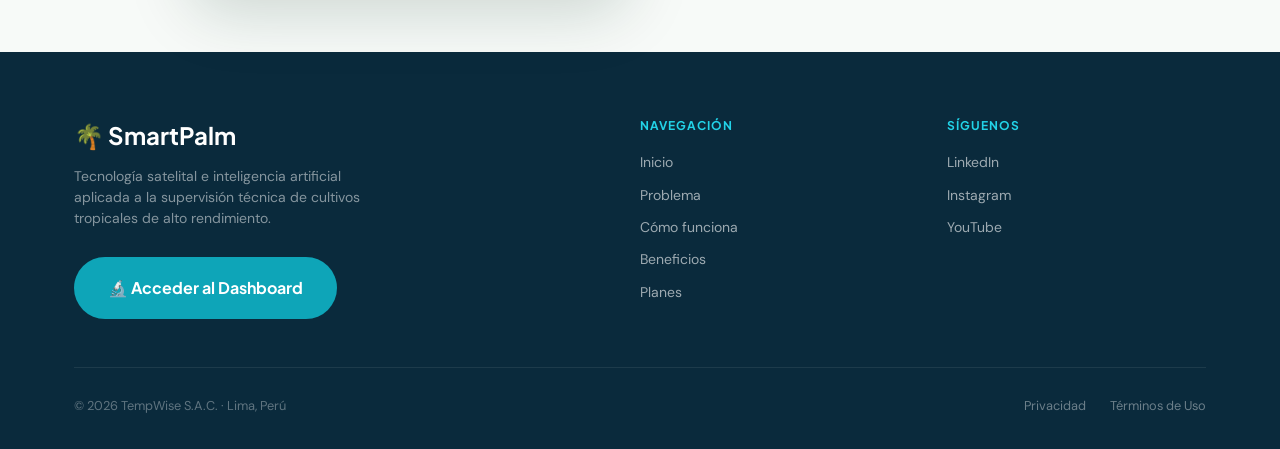
==== commit 587d29ac: "Update dashboard link in agronomo.html" ====
--- a/agronomo.html
+++ b/agronomo.html
@@ -22,15 +22,15 @@
                 SmartPalm
             </a>
 
-            <span class="page-badge badge-green" data-i18n="nav.badge.agronomist">🔬 Para Agrónomos</span>
+            <span class="page-badge badge-teal">🔬 Para Agrónomos</span>
 
             <ul class="nav-links">
-                <li><a href="#inicio" data-i18n="nav.inicio">Inicio</a></li>
-                <li><a href="#problema" data-i18n="nav.problema">Problema</a></li>
-                <li><a href="#como-funciona" data-i18n="nav.como-funciona">Cómo funciona</a></li>
-                <li><a href="#beneficios" data-i18n="nav.beneficios">Beneficios</a></li>
-                <li><a href="#planes" data-i18n="nav.planes">Planes</a></li>
-                <li><a href="index.html" data-i18n="nav.agricultor">Agricultor</a></li>
+                <li><a href="#inicio">Inicio</a></li>
+                <li><a href="#problema">Problema</a></li>
+                <li><a href="#como-funciona">Cómo funciona</a></li>
+                <li><a href="#beneficios">Beneficios</a></li>
+                <li><a href="#planes">Planes</a></li>
+                <li><a href="index.html">Agricultor</a></li>
             </ul>
 
             <div class="nav-actions">
@@ -39,7 +39,7 @@
                     <span class="lang-opt active" data-lang="es">ES</span>
                     <span class="lang-opt" data-lang="en">EN</span>
                 </div>
-                <a href="#" class="btn btn-primary" data-i18n="nav.cta.dashboard">Acceder al Dashboard</a>
+                <a href="https://webapp-f.pages.dev/auth/login" class="btn btn-primary" data-i18n="nav.cta.dashboard">Acceder al Dashboard</a>
             </div>
 
             <div class="nav-hamburger" onclick="openMobileNav()">
@@ -52,32 +52,32 @@
 <!-- ============================
      MOBILE NAV
 ============================ -->
-<div class="mobile-nav" id="mobileNav">
+<div class="mobile-nav mobile-nav-navy" id="mobileNav">
     <button class="mobile-nav-close" onclick="closeMobileNav()">×</button>
-    <a href="#inicio" onclick="closeMobileNav()" data-i18n="nav.inicio">Inicio</a>
-    <a href="#problema" onclick="closeMobileNav()" data-i18n="nav.problema">Problema</a>
-    <a href="#como-funciona" onclick="closeMobileNav()" data-i18n="nav.como-funciona">Cómo funciona</a>
-    <a href="#beneficios" onclick="closeMobileNav()" data-i18n="nav.beneficios">Beneficios</a>
-    <a href="#planes" onclick="closeMobileNav()" data-i18n="nav.planes">Planes</a>
-    <a href="index.html" data-i18n="nav.agricultor">Agricultor</a>
-    <a href="#" class="btn btn-primary" data-i18n="nav.cta.dashboard">Acceder al Dashboard</a>
+    <a href="#inicio" onclick="closeMobileNav()">Inicio</a>
+    <a href="#problema" onclick="closeMobileNav()">Problema</a>
+    <a href="#como-funciona" onclick="closeMobileNav()">Cómo funciona</a>
+    <a href="#beneficios" onclick="closeMobileNav()">Beneficios</a>
+    <a href="#planes" onclick="closeMobileNav()">Planes</a>
+    <a href="index.html">Agricultor</a>
+    <a href="https://webapp-f.pages.dev/auth/login" class="btn btn-primary">Acceder al Dashboard</a>
 </div>
 
 <main>
     <!-- ============================
          HERO SECTION (Navy/Teal)
     ============================ -->
-    <section class="hero" id="inicio">
+    <section class="hero hero-navy" id="inicio">
         <div class="container">
             <div class="hero-inner">
                 <div class="hero-content">
-                    <span class="badge badge-green" data-i18n="agroano.hero.badge">🔬 Para ingenieros agrónomos</span>
+                    <span class="badge badge-teal" data-i18n="agroano.hero.badge">🔬 Para ingenieros agrónomos</span>
                     <h1 class="hero-title" data-i18n="agroano.hero.title">Supervisa todas tus plantaciones desde un solo lugar</h1>
                     <p class="hero-subtitle" data-i18n="agroano.hero.subtitle">Dashboard profesional con estado de salud por zona (OPTIMAL/AT_RISK/CRITICAL), alertas priorizadas por severidad y reportes técnicos automáticos.</p>
 
                     <div class="hero-ctas">
-                        <a href="#" class="btn btn-amber btn-lg" data-i18n="agroano.hero.cta.primary">🔬 Acceder al Dashboard</a>
-                        <a href="index.html" class="btn btn-sm btn-outline-white">Aplicación Agricultor  →</a>
+                        <a href="https://smart-palm.pages.dev/" class="btn btn-primary btn-lg" data-i18n="agroano.hero.cta.primary">🔬 Acceder al Dashboard</a>
+                        <a href="#como-funciona" class="link-light" data-i18n="agroano.hero.cta.secondary">Ver cómo funciona ↓</a>
                     </div>
 
                     <!--             <div class="hero-health-states">
@@ -159,7 +159,7 @@
 
             <div class="problem-grid" role="list">
                 <article class="problem-card" role="listitem" data-animate>
-                    <div class="problem-icon problem-icon-green">📊</div>
+                    <div class="problem-icon problem-icon-teal">📊</div>
                     <h3 data-i18n="agroano.problem.card1.title">Tomas decisiones sin evidencia del campo</h3>
                     <p data-i18n="agroano.problem.card1.desc">El 70% de las 95,000 hectáreas de palma en Perú son manejadas por pequeños productores con acceso limitado a herramientas tecnológicas.</p>
                 </article>
@@ -171,7 +171,7 @@
                 </article>
 
                 <article class="problem-card" role="listitem" data-animate>
-                    <div class="problem-icon problem-icon-green">📋</div>
+                    <div class="problem-icon problem-icon-navy">📋</div>
                     <h3 data-i18n="agroano.problem.card3.title">Reportes manuales sin trazabilidad</h3>
                     <p data-i18n="agroano.problem.card3.desc">Generar reportes técnicos para cooperativas y certificadoras toma horas y los datos no están vinculados a las alertas ni intervenciones.</p>
                 </article>
@@ -191,28 +191,28 @@
             <div class="steps-grid" role="list">
                 <article class="step-card" role="listitem" data-animate>
                     <div class="step-number">1</div>
-                    <div class="step-icon step-icon-green">📡</div>
+                    <div class="step-icon step-icon-teal">📡</div>
                     <h3 data-i18n="agroano.how.step1.title">Sensores 24/7 en cada fundo</h3>
                     <p data-i18n="agroano.how.step1.desc">Dispositivos IoT miden humedad, temperatura, pH y conductividad eléctrica. Los datos se procesan y detectamos cuando un parámetro supera los umbrales INIA.</p>
                 </article>
 
                 <article class="step-card" role="listitem" data-animate>
                     <div class="step-number">2</div>
-                    <div class="step-icon step-icon-green">📊</div>
+                    <div class="step-icon step-icon-blue">📊</div>
                     <h3 data-i18n="agroano.how.step2.title">Dashboard con estado de salud por zona</h3>
                     <p data-i18n="agroano.how.step2.desc">Cada zona tiene estado OPTIMAL, AT_RISK o CRITICAL (regla peor-gana). Recibes alertas clasificadas por severidad: CRITICAL, WARNING o INFORMATIONAL.</p>
                 </article>
 
                 <article class="step-card" role="listitem" data-animate>
                     <div class="step-number">3</div>
-                    <div class="step-icon step-icon-green">📋</div>
+                    <div class="step-icon step-icon-teal">📋</div>
                     <h3 data-i18n="agroano.how.step3.title">Aprueba recomendaciones y genera reportes</h3>
                     <p data-i18n="agroano.how.step3.desc">El motor de IA genera recomendaciones que tú approves. Planifica visitas de campo (incluso offline), registra inspecciones y genera reportes PDF/CSV con trazabilidad completa.</p>
                 </article>
             </div>
 
             <div class="steps-cta" data-animate>
-                <a href="#planes" class="btn btn-secondary" data-i18n="agroano.how.cta">Prueba el dashboard gratis</a>
+                <a href="#planes" class="btn btn-secondary-teal" data-i18n="agroano.how.cta">Prueba el dashboard gratis</a>
             </div>
         </div>
     </section>
@@ -252,25 +252,25 @@
 
             <div class="benefits-grid" role="list">
                 <article class="benefit-card" role="listitem" data-animate>
-                    <div class="benefit-icon benefit-icon-green">📊</div>
+                    <div class="benefit-icon benefit-icon-navy">📊</div>
                     <h3 data-i18n="agroano.benefits.card1.title">Dashboard multi-plantación</h3>
                     <p data-i18n="agroano.benefits.card1.desc">Consolida todas tus plantaciones en una sola vista. Estado de salud por zona con lógica peor-gana y tendencia histórica de parámetros.</p>
                 </article>
 
                 <article class="benefit-card" role="listitem" data-animate>
-                    <div class="benefit-icon benefit-icon-green">📈</div>
+                    <div class="benefit-icon benefit-icon-purple">📈</div>
                     <h3 data-i18n="agroano.benefits.card2.title">Series de tiempo y comparación entre zonas</h3>
                     <p data-i18n="agroano.benefits.card2.desc">Visualiza la evolución de humedad, temperatura y pH por zona. Compara hasta 3 zonas en paralelo para identificar patrones.</p>
                 </article>
 
                 <article class="benefit-card" role="listitem" data-animate>
-                    <div class="benefit-icon benefit-icon-green">🔔</div>
+                    <div class="benefit-icon benefit-icon-amber">🔔</div>
                     <h3 data-i18n="agroano.benefits.card3.title">Alertas por nivel de severidad</h3>
                     <p data-i18n="agroano.benefits.card3.desc">Clasificadas como CRITICAL, WARNING o INFORMATIONAL. Cada alerta se vincula a la zona y传感器 que la originó.</p>
                 </article>
 
                 <article class="benefit-card" role="listitem" data-animate>
-                    <div class="benefit-icon benefit-icon-green">🗺️</div>
+                    <div class="benefit-icon benefit-icon-teal">🗺️</div>
                     <h3 data-i18n="agroano.benefits.card4.title">Planificación de visitas de campo</h3>
                     <p data-i18n="agroano.benefits.card4.desc">Agenda visitas, registra inspecciones desde el campo (incluso sin internet) y vincúlalas a alertas activas. Sincronización automática.</p>
                 </article>
@@ -288,13 +288,13 @@
                 </article>
 
                 <article class="benefit-card" role="listitem" data-animate>
-                    <div class="benefit-icon benefit-icon-green">📄</div>
+                    <div class="benefit-icon benefit-icon-teal">📄</div>
                     <h3 data-i18n="agroano.benefits.card7.title">Reportes automáticos en PDF y CSV</h3>
                     <p data-i18n="agroano.benefits.card7.desc">Genera reportes técnicos listos para exportar. Incluyen estado de salud, alertas del período, intervenciones ejecutadas y recomendaciones pendientes.</p>
                 </article>
 
                 <article class="benefit-card" role="listitem" data-animate>
-                    <div class="benefit-icon benefit-icon-green">📱</div>
+                    <div class="benefit-icon benefit-icon-navy">📱</div>
                     <h3 data-i18n="agroano.benefits.card8.title">Acceso desde cualquier dispositivo</h3>
                     <p data-i18n="agroano.benefits.card8.desc">Plataforma web responsive. Accede desde tu computadora de escritorio en la oficina o desde tu tablet en el campo.</p>
                 </article>
@@ -354,7 +354,7 @@
 <!-- ============================
        FOOTER (Navy)
      ============================ -->
-<footer class="footer">
+<footer class="footer footer-navy">
     <div class="container">
         <!-- Grid: Brand + Nav + Social -->
         <div class="footer-grid">
@@ -363,7 +363,7 @@
                 <div class="footer-logo">🌴 SmartPalm</div>
                 <p data-i18n="footer.brand.desc">Tecnología satelital e inteligencia artificial aplicada a la supervisión técnica de cultivos tropicales.</p>
                 <div class="footer-cta">
-                    <a href="#" class="btn btn-primary btn-lg" data-i18n="footer.cta.button">🔬 Acceder al Dashboard</a>
+                    <a href="#" class="btn btn-teal btn-lg" data-i18n="footer.cta.button">🔬 Acceder al Dashboard</a>
                 </div>
             </div>
 
@@ -394,8 +394,8 @@
         <div class="footer-bottom">
             <p>© 2026 TempWise S.A.C. · Lima, Perú</p>
             <div class="footer-legal-links">
-<a href="privacidad.html" data-i18n="footer.privacy">Privacidad</a>
-                <a href="terminos.html" data-i18n="footer.terms">Términos y Condiciones</a>
+                <a href="#" data-i18n="footer.privacy">Privacidad</a>
+                <a href="#" data-i18n="footer.terms">Términos</a>
             </div>
         </div>
     </div>
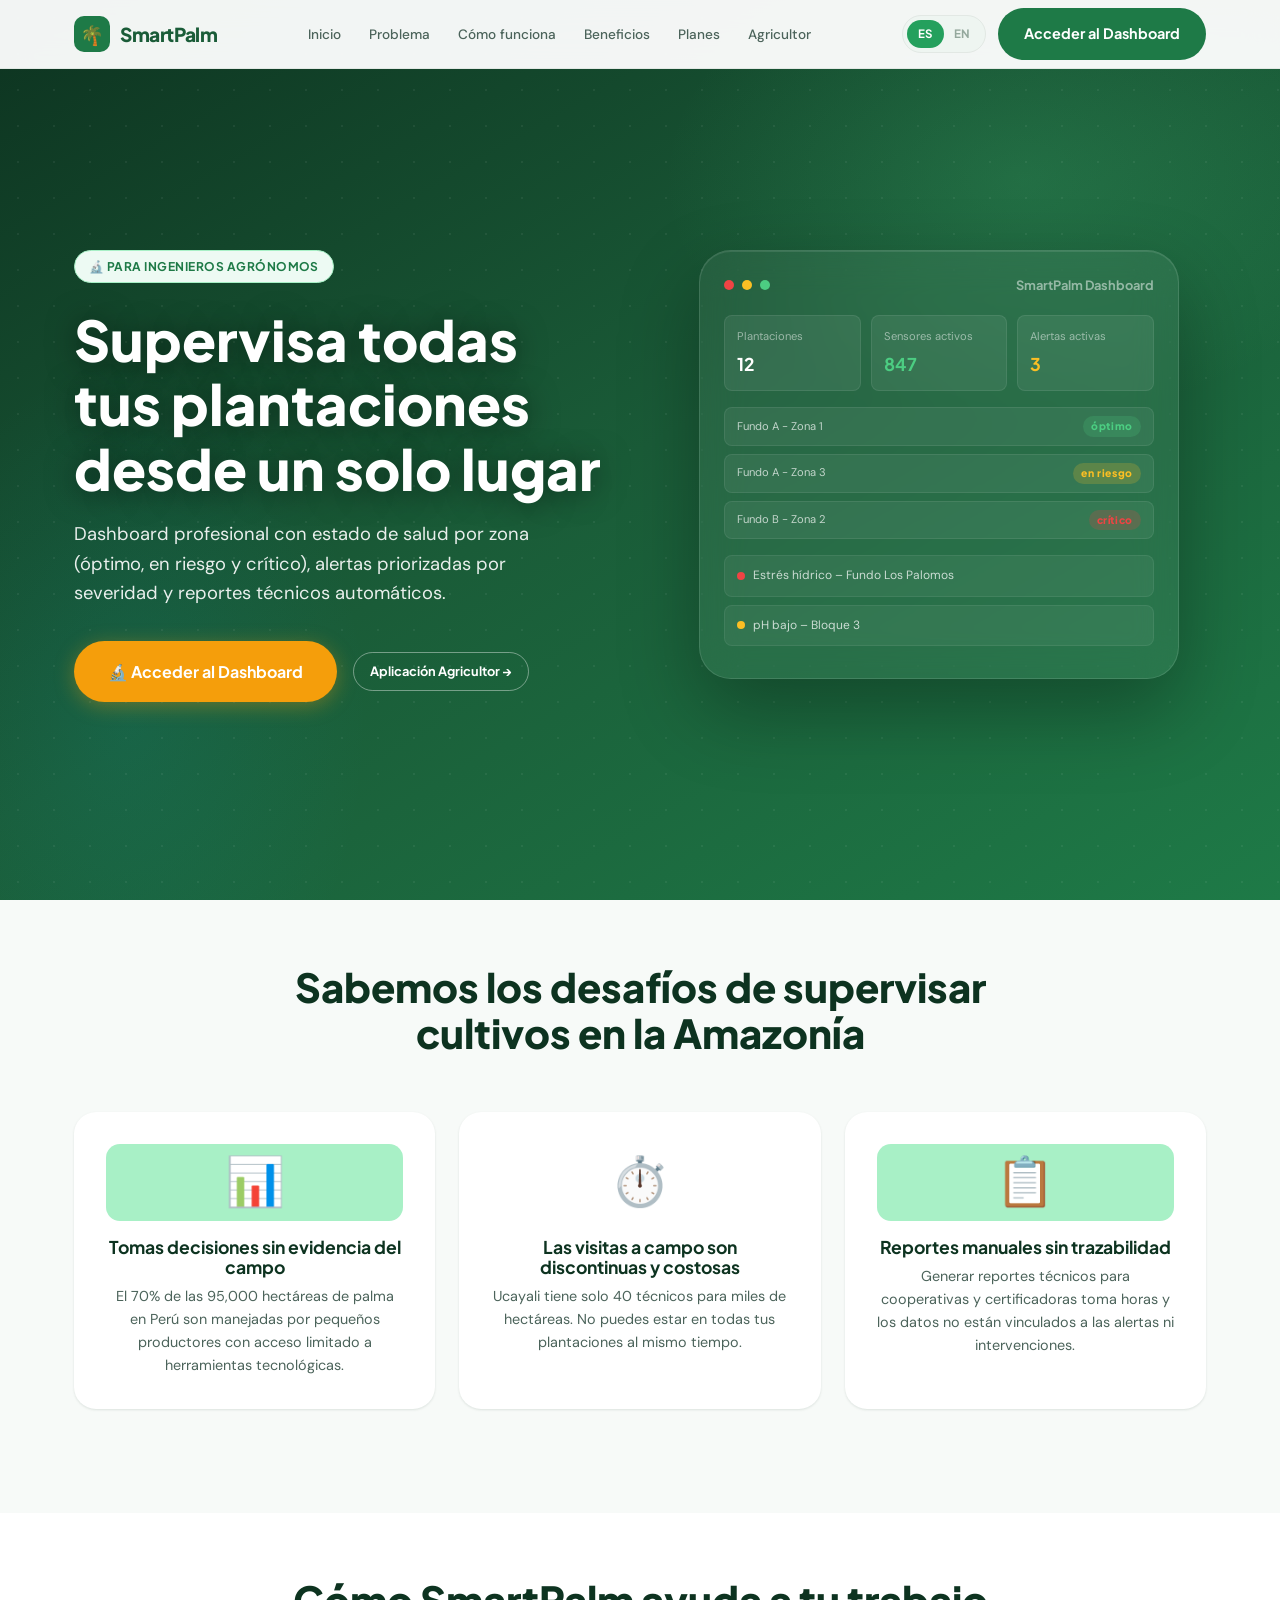
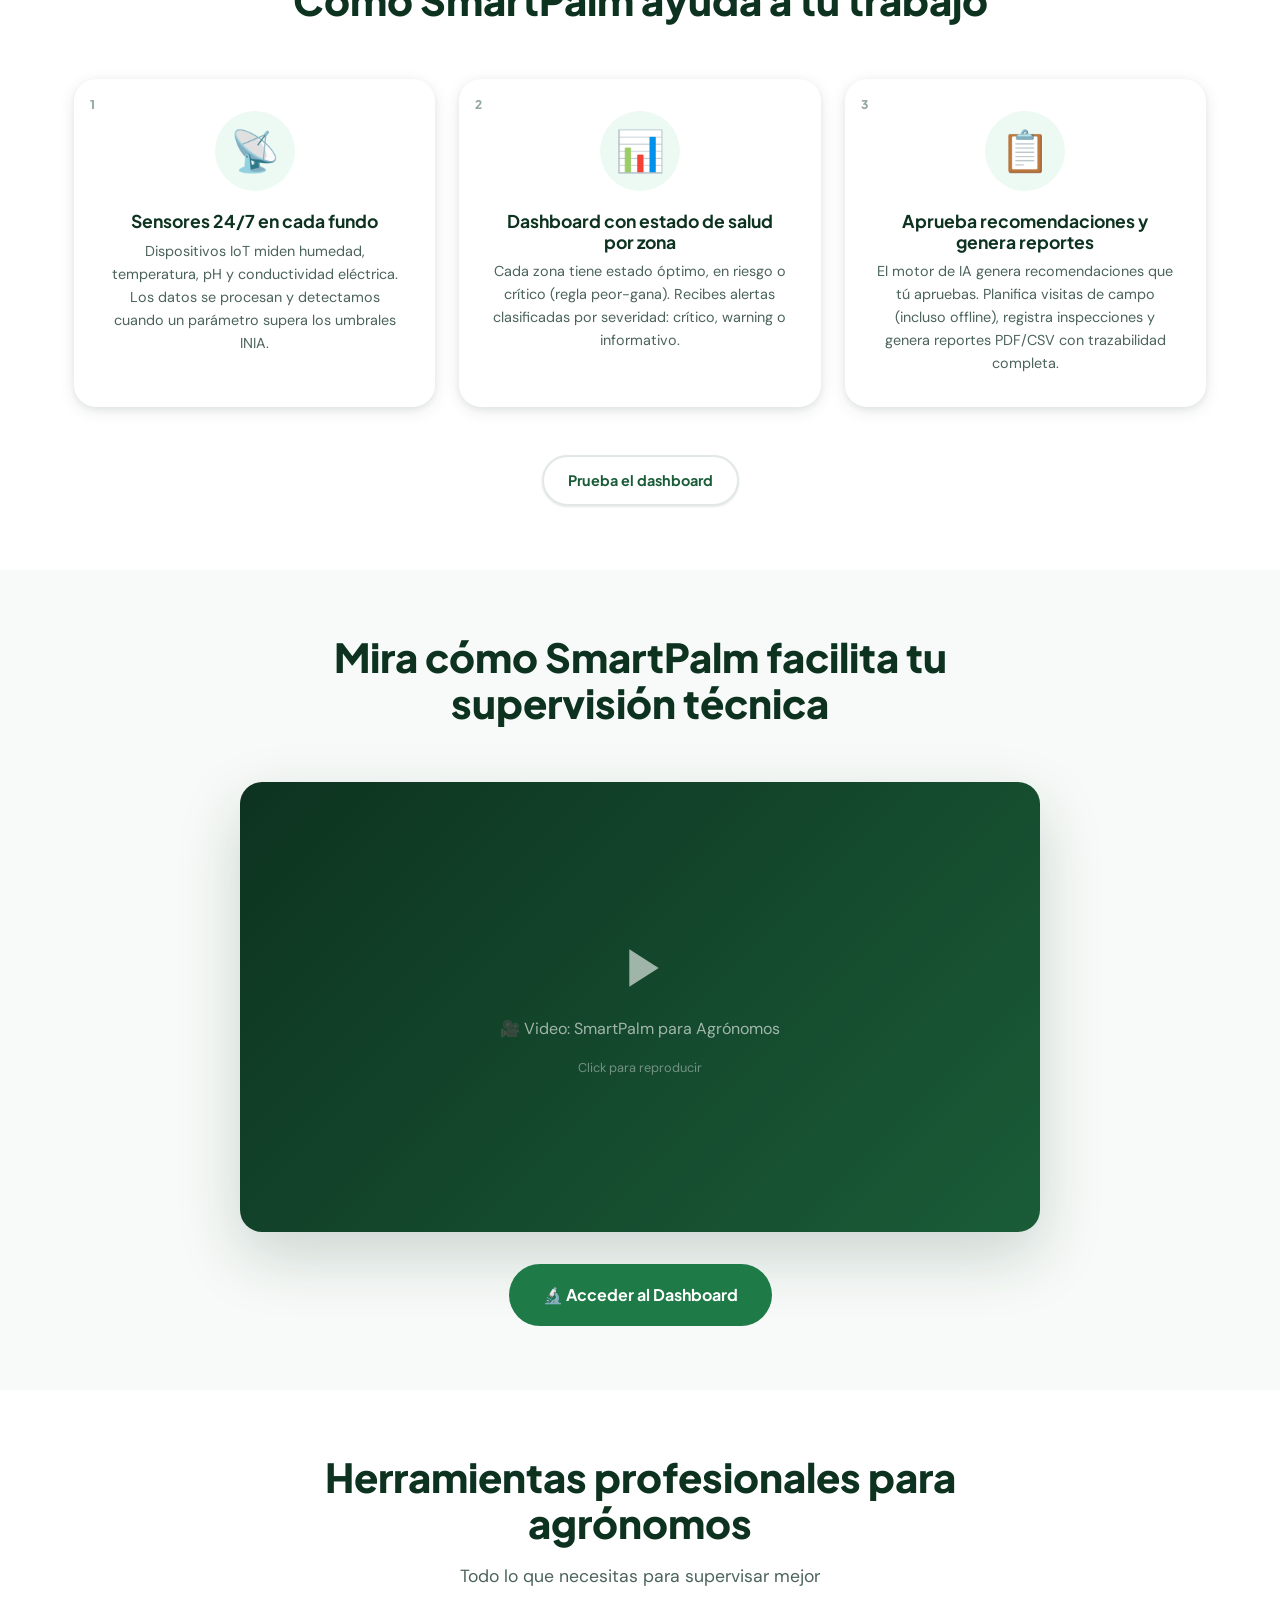
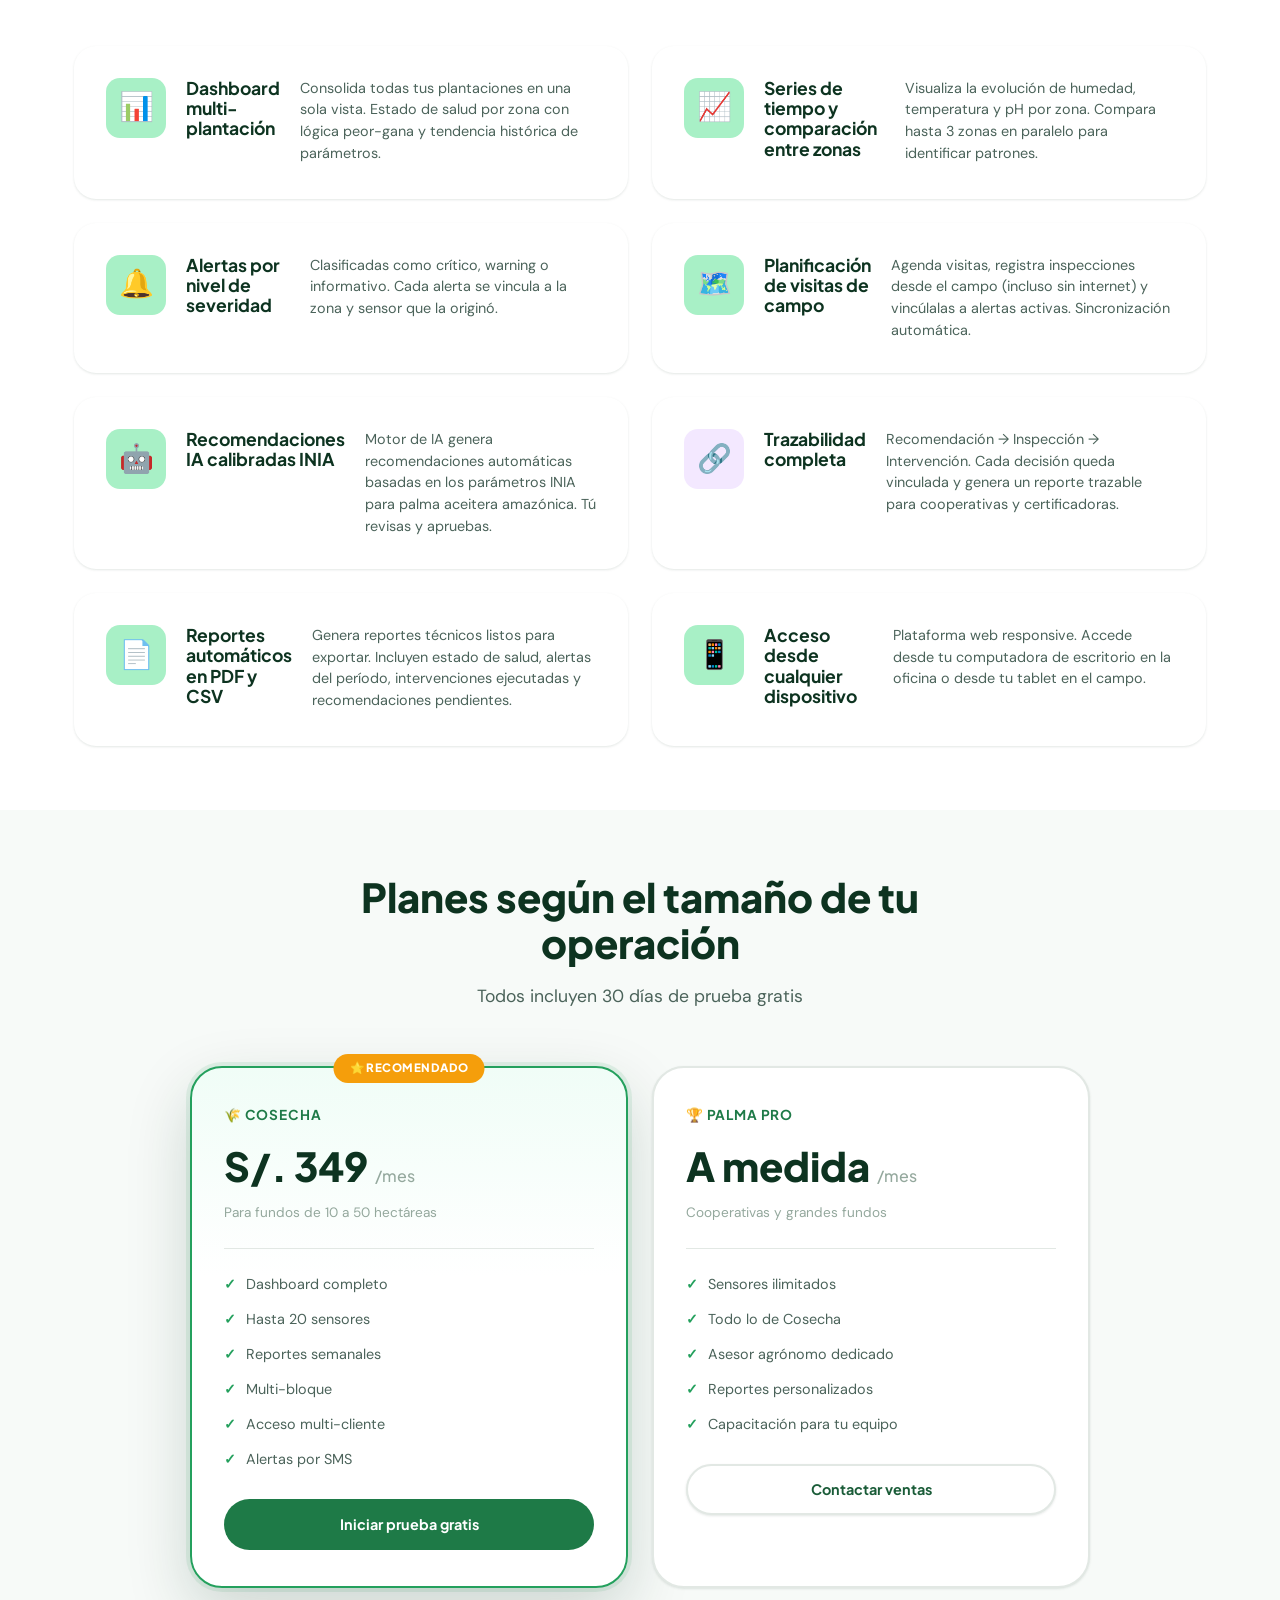
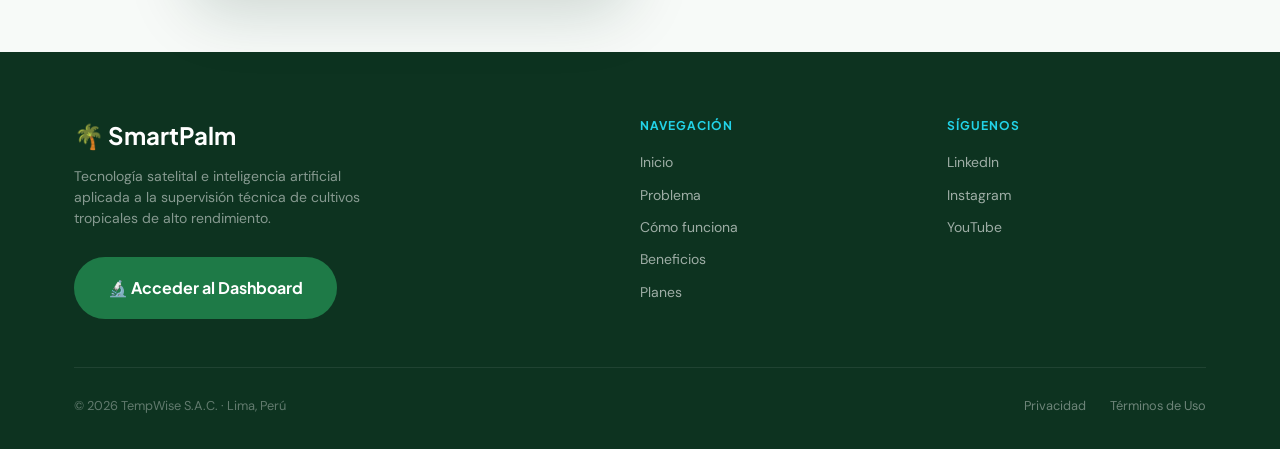
==== commit 84e2384d: "Merge pull request #10 from upc-202601-1asi0572-6779-teamwise/feature/ux-ui-improvements Feature/ux " ====
--- a/agronomo.html
+++ b/agronomo.html
@@ -22,15 +22,15 @@
                 SmartPalm
             </a>
 
-            <span class="page-badge badge-teal">🔬 Para Agrónomos</span>
+            <span class="page-badge badge-green" data-i18n="nav.badge.agronomist">🔬 Para Agrónomos</span>
 
             <ul class="nav-links">
-                <li><a href="#inicio">Inicio</a></li>
-                <li><a href="#problema">Problema</a></li>
-                <li><a href="#como-funciona">Cómo funciona</a></li>
-                <li><a href="#beneficios">Beneficios</a></li>
-                <li><a href="#planes">Planes</a></li>
-                <li><a href="index.html">Agricultor</a></li>
+                <li><a href="#inicio" data-i18n="nav.inicio">Inicio</a></li>
+                <li><a href="#problema" data-i18n="nav.problema">Problema</a></li>
+                <li><a href="#como-funciona" data-i18n="nav.como-funciona">Cómo funciona</a></li>
+                <li><a href="#beneficios" data-i18n="nav.beneficios">Beneficios</a></li>
+                <li><a href="#planes" data-i18n="nav.planes">Planes</a></li>
+                <li><a href="index.html" data-i18n="nav.agricultor">Agricultor</a></li>
             </ul>
 
             <div class="nav-actions">
@@ -39,7 +39,7 @@
                     <span class="lang-opt active" data-lang="es">ES</span>
                     <span class="lang-opt" data-lang="en">EN</span>
                 </div>
-                <a href="https://webapp-f.pages.dev/auth/login" class="btn btn-primary" data-i18n="nav.cta.dashboard">Acceder al Dashboard</a>
+                <a href="#" class="btn btn-primary" data-i18n="nav.cta.dashboard">Acceder al Dashboard</a>
             </div>
 
             <div class="nav-hamburger" onclick="openMobileNav()">
@@ -52,32 +52,32 @@
 <!-- ============================
      MOBILE NAV
 ============================ -->
-<div class="mobile-nav mobile-nav-navy" id="mobileNav">
+<div class="mobile-nav" id="mobileNav">
     <button class="mobile-nav-close" onclick="closeMobileNav()">×</button>
-    <a href="#inicio" onclick="closeMobileNav()">Inicio</a>
-    <a href="#problema" onclick="closeMobileNav()">Problema</a>
-    <a href="#como-funciona" onclick="closeMobileNav()">Cómo funciona</a>
-    <a href="#beneficios" onclick="closeMobileNav()">Beneficios</a>
-    <a href="#planes" onclick="closeMobileNav()">Planes</a>
-    <a href="index.html">Agricultor</a>
-    <a href="https://webapp-f.pages.dev/auth/login" class="btn btn-primary">Acceder al Dashboard</a>
+    <a href="#inicio" onclick="closeMobileNav()" data-i18n="nav.inicio">Inicio</a>
+    <a href="#problema" onclick="closeMobileNav()" data-i18n="nav.problema">Problema</a>
+    <a href="#como-funciona" onclick="closeMobileNav()" data-i18n="nav.como-funciona">Cómo funciona</a>
+    <a href="#beneficios" onclick="closeMobileNav()" data-i18n="nav.beneficios">Beneficios</a>
+    <a href="#planes" onclick="closeMobileNav()" data-i18n="nav.planes">Planes</a>
+    <a href="index.html" data-i18n="nav.agricultor">Agricultor</a>
+    <a href="#" class="btn btn-primary" data-i18n="nav.cta.dashboard">Acceder al Dashboard</a>
 </div>
 
 <main>
     <!-- ============================
          HERO SECTION (Navy/Teal)
     ============================ -->
-    <section class="hero hero-navy" id="inicio">
+    <section class="hero" id="inicio">
         <div class="container">
             <div class="hero-inner">
                 <div class="hero-content">
-                    <span class="badge badge-teal" data-i18n="agroano.hero.badge">🔬 Para ingenieros agrónomos</span>
+                    <span class="badge badge-green" data-i18n="agroano.hero.badge">🔬 Para ingenieros agrónomos</span>
                     <h1 class="hero-title" data-i18n="agroano.hero.title">Supervisa todas tus plantaciones desde un solo lugar</h1>
                     <p class="hero-subtitle" data-i18n="agroano.hero.subtitle">Dashboard profesional con estado de salud por zona (OPTIMAL/AT_RISK/CRITICAL), alertas priorizadas por severidad y reportes técnicos automáticos.</p>
 
                     <div class="hero-ctas">
-                        <a href="https://smart-palm.pages.dev/" class="btn btn-primary btn-lg" data-i18n="agroano.hero.cta.primary">🔬 Acceder al Dashboard</a>
-                        <a href="#como-funciona" class="link-light" data-i18n="agroano.hero.cta.secondary">Ver cómo funciona ↓</a>
+                        <a href="#" class="btn btn-amber btn-lg" data-i18n="agroano.hero.cta.primary">🔬 Acceder al Dashboard</a>
+                        <a href="index.html" class="btn btn-sm btn-outline-white">Aplicación Agricultor  →</a>
                     </div>
 
                     <!--             <div class="hero-health-states">
@@ -159,7 +159,7 @@
 
             <div class="problem-grid" role="list">
                 <article class="problem-card" role="listitem" data-animate>
-                    <div class="problem-icon problem-icon-teal">📊</div>
+                    <div class="problem-icon problem-icon-green">📊</div>
                     <h3 data-i18n="agroano.problem.card1.title">Tomas decisiones sin evidencia del campo</h3>
                     <p data-i18n="agroano.problem.card1.desc">El 70% de las 95,000 hectáreas de palma en Perú son manejadas por pequeños productores con acceso limitado a herramientas tecnológicas.</p>
                 </article>
@@ -171,7 +171,7 @@
                 </article>
 
                 <article class="problem-card" role="listitem" data-animate>
-                    <div class="problem-icon problem-icon-navy">📋</div>
+                    <div class="problem-icon problem-icon-green">📋</div>
                     <h3 data-i18n="agroano.problem.card3.title">Reportes manuales sin trazabilidad</h3>
                     <p data-i18n="agroano.problem.card3.desc">Generar reportes técnicos para cooperativas y certificadoras toma horas y los datos no están vinculados a las alertas ni intervenciones.</p>
                 </article>
@@ -191,28 +191,28 @@
             <div class="steps-grid" role="list">
                 <article class="step-card" role="listitem" data-animate>
                     <div class="step-number">1</div>
-                    <div class="step-icon step-icon-teal">📡</div>
+                    <div class="step-icon step-icon-green">📡</div>
                     <h3 data-i18n="agroano.how.step1.title">Sensores 24/7 en cada fundo</h3>
                     <p data-i18n="agroano.how.step1.desc">Dispositivos IoT miden humedad, temperatura, pH y conductividad eléctrica. Los datos se procesan y detectamos cuando un parámetro supera los umbrales INIA.</p>
                 </article>
 
                 <article class="step-card" role="listitem" data-animate>
                     <div class="step-number">2</div>
-                    <div class="step-icon step-icon-blue">📊</div>
+                    <div class="step-icon step-icon-green">📊</div>
                     <h3 data-i18n="agroano.how.step2.title">Dashboard con estado de salud por zona</h3>
                     <p data-i18n="agroano.how.step2.desc">Cada zona tiene estado OPTIMAL, AT_RISK o CRITICAL (regla peor-gana). Recibes alertas clasificadas por severidad: CRITICAL, WARNING o INFORMATIONAL.</p>
                 </article>
 
                 <article class="step-card" role="listitem" data-animate>
                     <div class="step-number">3</div>
-                    <div class="step-icon step-icon-teal">📋</div>
+                    <div class="step-icon step-icon-green">📋</div>
                     <h3 data-i18n="agroano.how.step3.title">Aprueba recomendaciones y genera reportes</h3>
                     <p data-i18n="agroano.how.step3.desc">El motor de IA genera recomendaciones que tú approves. Planifica visitas de campo (incluso offline), registra inspecciones y genera reportes PDF/CSV con trazabilidad completa.</p>
                 </article>
             </div>
 
             <div class="steps-cta" data-animate>
-                <a href="#planes" class="btn btn-secondary-teal" data-i18n="agroano.how.cta">Prueba el dashboard gratis</a>
+                <a href="#planes" class="btn btn-secondary" data-i18n="agroano.how.cta">Prueba el dashboard gratis</a>
             </div>
         </div>
     </section>
@@ -252,25 +252,25 @@
 
             <div class="benefits-grid" role="list">
                 <article class="benefit-card" role="listitem" data-animate>
-                    <div class="benefit-icon benefit-icon-navy">📊</div>
+                    <div class="benefit-icon benefit-icon-green">📊</div>
                     <h3 data-i18n="agroano.benefits.card1.title">Dashboard multi-plantación</h3>
                     <p data-i18n="agroano.benefits.card1.desc">Consolida todas tus plantaciones en una sola vista. Estado de salud por zona con lógica peor-gana y tendencia histórica de parámetros.</p>
                 </article>
 
                 <article class="benefit-card" role="listitem" data-animate>
-                    <div class="benefit-icon benefit-icon-purple">📈</div>
+                    <div class="benefit-icon benefit-icon-green">📈</div>
                     <h3 data-i18n="agroano.benefits.card2.title">Series de tiempo y comparación entre zonas</h3>
                     <p data-i18n="agroano.benefits.card2.desc">Visualiza la evolución de humedad, temperatura y pH por zona. Compara hasta 3 zonas en paralelo para identificar patrones.</p>
                 </article>
 
                 <article class="benefit-card" role="listitem" data-animate>
-                    <div class="benefit-icon benefit-icon-amber">🔔</div>
+                    <div class="benefit-icon benefit-icon-green">🔔</div>
                     <h3 data-i18n="agroano.benefits.card3.title">Alertas por nivel de severidad</h3>
                     <p data-i18n="agroano.benefits.card3.desc">Clasificadas como CRITICAL, WARNING o INFORMATIONAL. Cada alerta se vincula a la zona y传感器 que la originó.</p>
                 </article>
 
                 <article class="benefit-card" role="listitem" data-animate>
-                    <div class="benefit-icon benefit-icon-teal">🗺️</div>
+                    <div class="benefit-icon benefit-icon-green">🗺️</div>
                     <h3 data-i18n="agroano.benefits.card4.title">Planificación de visitas de campo</h3>
                     <p data-i18n="agroano.benefits.card4.desc">Agenda visitas, registra inspecciones desde el campo (incluso sin internet) y vincúlalas a alertas activas. Sincronización automática.</p>
                 </article>
@@ -288,13 +288,13 @@
                 </article>
 
                 <article class="benefit-card" role="listitem" data-animate>
-                    <div class="benefit-icon benefit-icon-teal">📄</div>
+                    <div class="benefit-icon benefit-icon-green">📄</div>
                     <h3 data-i18n="agroano.benefits.card7.title">Reportes automáticos en PDF y CSV</h3>
                     <p data-i18n="agroano.benefits.card7.desc">Genera reportes técnicos listos para exportar. Incluyen estado de salud, alertas del período, intervenciones ejecutadas y recomendaciones pendientes.</p>
                 </article>
 
                 <article class="benefit-card" role="listitem" data-animate>
-                    <div class="benefit-icon benefit-icon-navy">📱</div>
+                    <div class="benefit-icon benefit-icon-green">📱</div>
                     <h3 data-i18n="agroano.benefits.card8.title">Acceso desde cualquier dispositivo</h3>
                     <p data-i18n="agroano.benefits.card8.desc">Plataforma web responsive. Accede desde tu computadora de escritorio en la oficina o desde tu tablet en el campo.</p>
                 </article>
@@ -354,7 +354,7 @@
 <!-- ============================
        FOOTER (Navy)
      ============================ -->
-<footer class="footer footer-navy">
+<footer class="footer">
     <div class="container">
         <!-- Grid: Brand + Nav + Social -->
         <div class="footer-grid">
@@ -363,7 +363,7 @@
                 <div class="footer-logo">🌴 SmartPalm</div>
                 <p data-i18n="footer.brand.desc">Tecnología satelital e inteligencia artificial aplicada a la supervisión técnica de cultivos tropicales.</p>
                 <div class="footer-cta">
-                    <a href="#" class="btn btn-teal btn-lg" data-i18n="footer.cta.button">🔬 Acceder al Dashboard</a>
+                    <a href="#" class="btn btn-primary btn-lg" data-i18n="footer.cta.button">🔬 Acceder al Dashboard</a>
                 </div>
             </div>
 
@@ -394,8 +394,8 @@
         <div class="footer-bottom">
             <p>© 2026 TempWise S.A.C. · Lima, Perú</p>
             <div class="footer-legal-links">
-                <a href="#" data-i18n="footer.privacy">Privacidad</a>
-                <a href="#" data-i18n="footer.terms">Términos</a>
+<a href="privacidad.html" data-i18n="footer.privacy">Privacidad</a>
+                <a href="terminos.html" data-i18n="footer.terms">Términos y Condiciones</a>
             </div>
         </div>
     </div>
